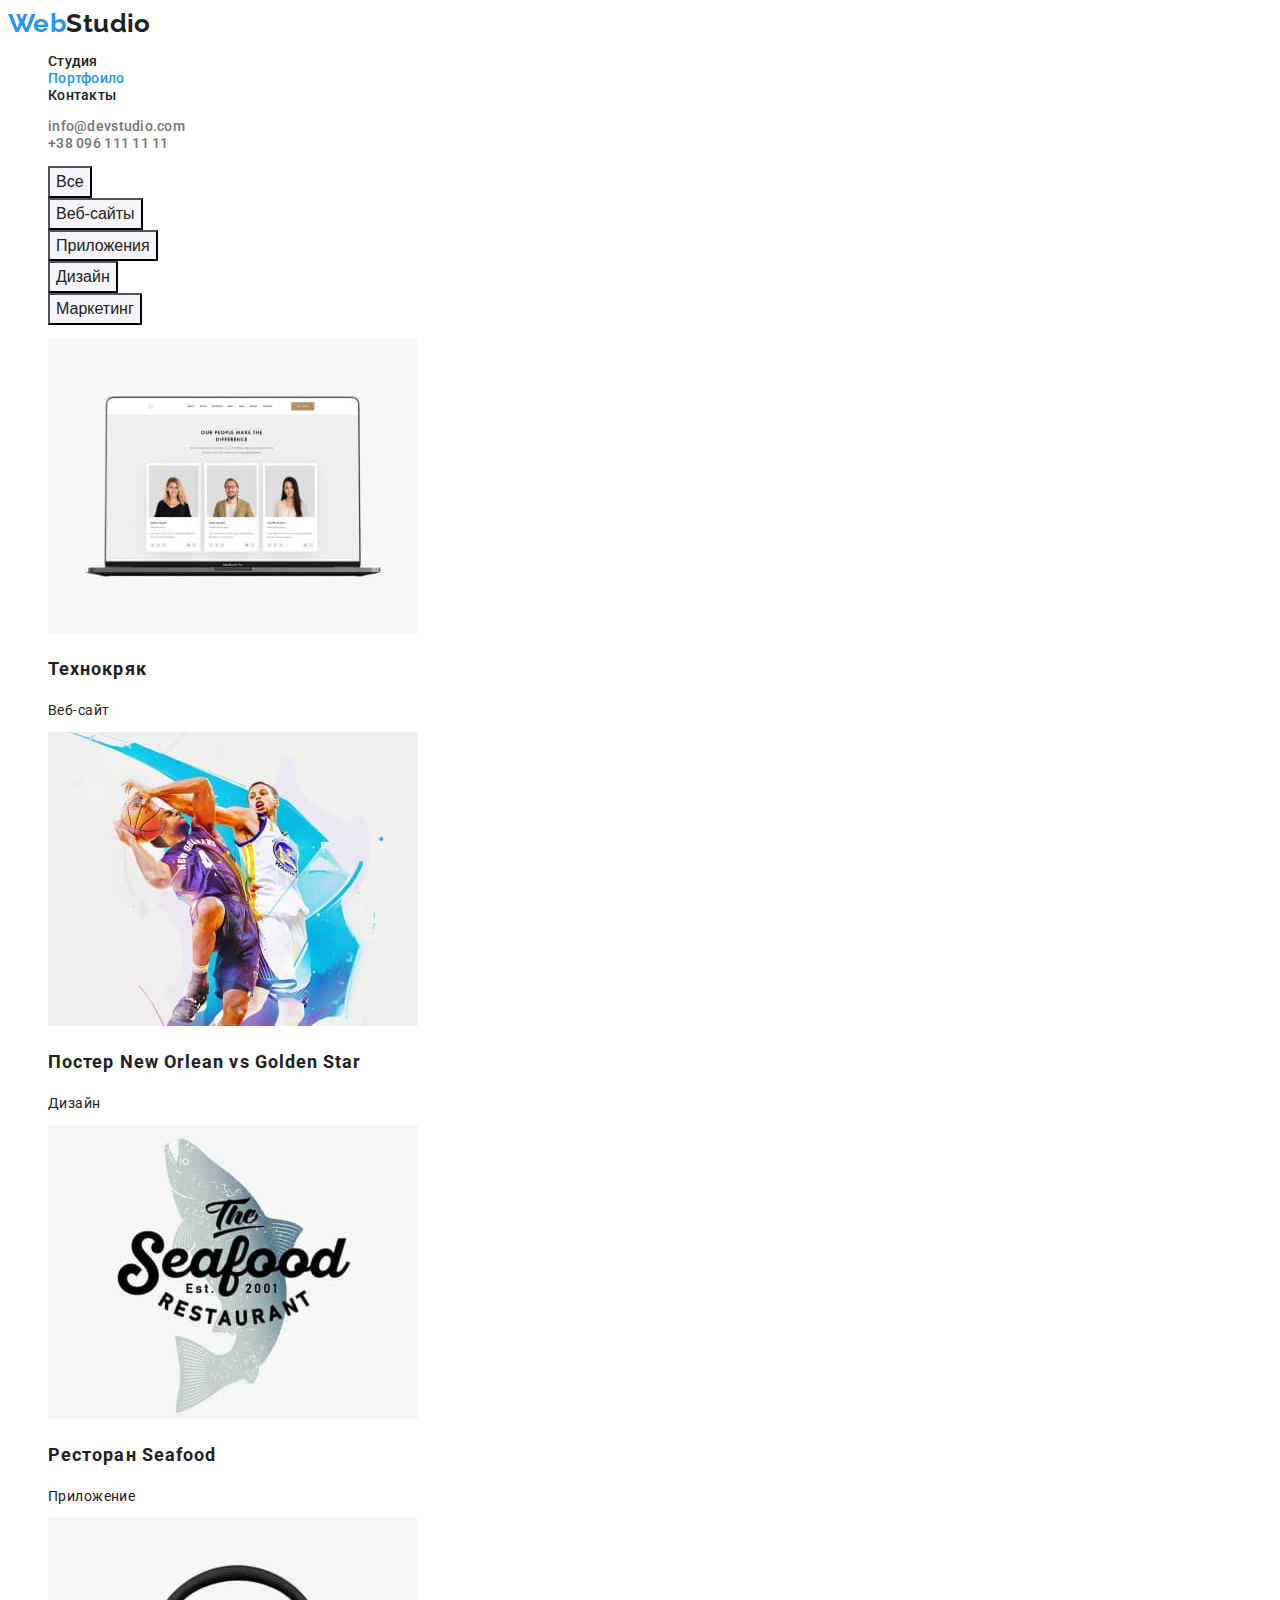
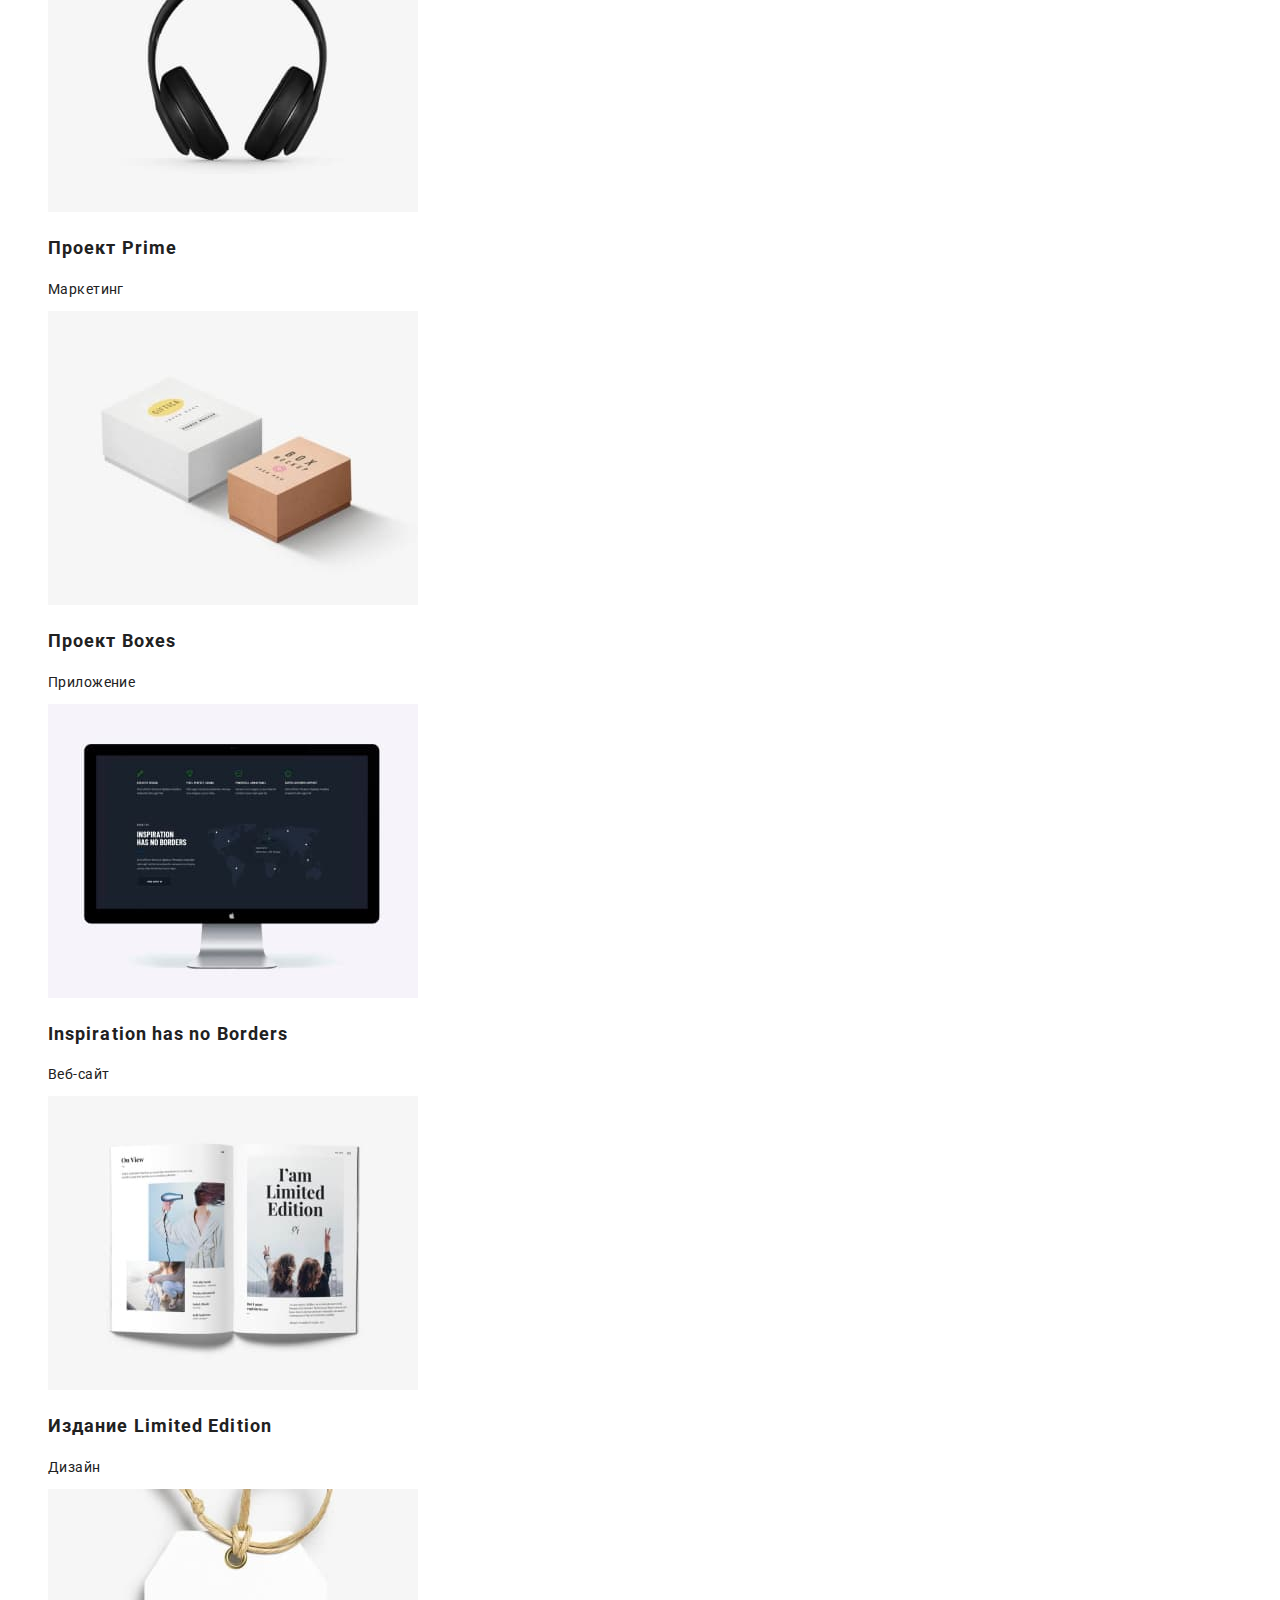
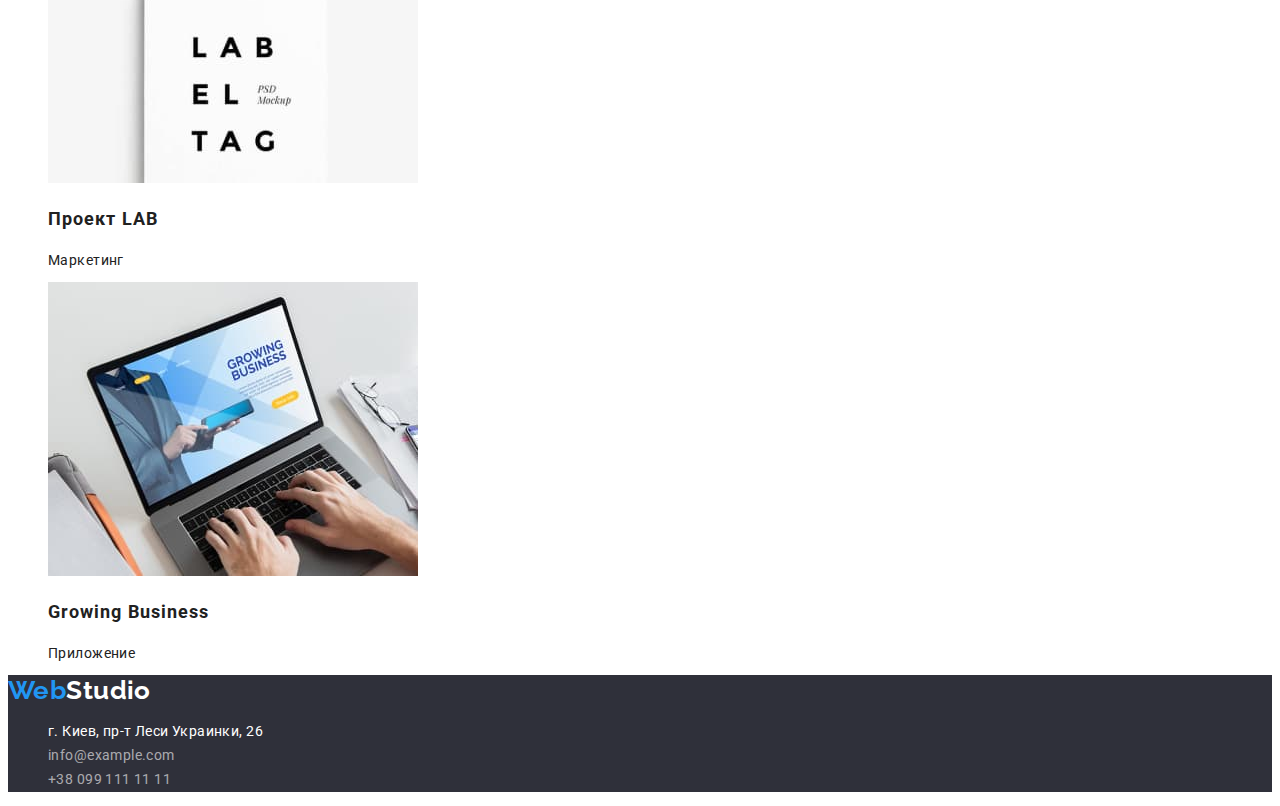
==== portfolio.html @ 9e027de6 "Copy" ====
<!DOCTYPE html>
<html lang="ru">
  <head>
    <meta charset="UTF-8" />
    <meta http-equiv="X-UA-Compatible" content="IE=edge" />
    <meta name="viewport" content="width=device-width, initial-scale=1.0" />
    <title>Студия</title>
    <link rel="preconnect" href="https://fonts.gstatic.com" />
    <link
      href="https://fonts.googleapis.com/css2?family=Raleway:wght@700&family=Roboto:ital,wght@0,400;0,500;0,700;1,900&display=swap"
      rel="stylesheet"
    />
    <link
      rel="stylesheet"
      href="https://cdnjs.cloudflare.com/ajax/libs/modern-normalize/1.0.0/modern-normalize.min.css"
      integrity="sha512-ISS7cAi1PEhQ8jnbJpJZMd29NlhNj4AWYyLOSp2CE/CsHxTCu+r+t0D2yoJudVrd0/8fTVPUVDzY5Tvli75u/g=="
      crossorigin="anonymous"
    />
    <link rel="stylesheet" href="./css/styles.css" />
  </head>
  <body>
    <header>
      <a class="logo-link" href="./index.html">
        <span class="logo-web">Web</span><span class="logo-studio">Studio</span>
      </a>
      <nav>
        <ul class="list nav">
          <li>
            <a class="link" href="./index.html"> Студия </a>
          </li>
          <li>
            <a class="link current" href="./portfolio.html"> Портфоило </a>
          </li>
          <li>
            <a class="link" href="#"> Контакты </a>
          </li>
        </ul>
      </nav>
      <ul class="list contact">
        <li>
          <a class="link" href="mailto:info@devstudio.com"
            >info@devstudio.com</a
          >
        </li>
        <li>
          <a class="link" href="tel:+380961111111">+38 096 111 11 11</a>
        </li>
      </ul>
    </header>

    <main>
      <section class="projects">
        <h1 class="visually-hidden">Реализованные проекты</h1>
        <ul class="list">
          <li><button class="button" type="button">Все</button></li>
          <li><button class="button" type="button">Веб-сайты</button></li>
          <li><button class="button" type="button">Приложения</button></li>
          <li><button class="button" type="button">Дизайн</button></li>
          <li><button class="button" type="button">Маркетинг</button></li>
        </ul>

        <ul class="list">
          <li>
            <img
              src="./images/project1.jpg"
              alt="сайт на ноутбуке"
              width="370"
            />
            <h2 class="project-title">Технокряк</h2>
            <p class=".project-description">Веб-сайт</p>
          </li>
          <li>
            <img src="./images/project2.jpg" alt="баскетбол" width="370" />
            <h2 class="project-title">Постер New Orlean vs Golden Star</h2>
            <p class=".project-description">Дизайн</p>
          </li>
          <li>
            <img src="./images/project3.jpg" alt="рыба" width="370" />
            <h2 class="project-title">Ресторан Seafood</h2>
            <p class=".project-description">Приложение</p>
          </li>
          <li>
            <img src="./images/project4.jpg" alt="наушники" width="370" />
            <h2 class="project-title">Проект Prime</h2>
            <p class=".project-description">Маркетинг</p>
          </li>
          <li>
            <img src="./images/project5.jpg" alt="коробочки" width="370" />
            <h2 class="project-title">Проект Boxes</h2>
            <p class=".project-description">Приложение</p>
          </li>
          <li>
            <img src="./images/project6.jpg" alt="монитор" width="370" />
            <h2 class="project-title">Inspiration has no Borders</h2>
            <p class=".project-description">Веб-сайт</p>
          </li>
          <li>
            <img src="./images/project7.jpg" alt="журнал" width="370" />
            <h2 class="project-title">Издание Limited Edition</h2>
            <p class=".project-description">Дизайн</p>
          </li>
          <li>
            <img src="./images/project8.jpg" alt="бирка" width="370" />
            <h2 class="project-title">Проект LAB</h2>
            <p class=".project-description">Маркетинг</p>
          </li>
          <li>
            <img
              src="./images/project9.jpg"
              alt="человек печатает на ноутбуке"
              width="370"
            />
            <h2 class="project-title">Growing Business</h2>
            <p class=".project-description">Приложение</p>
          </li>
        </ul>
      </section>
    </main>

    <footer>
      <a class="logo-link" href="index.html">
        <span class="logo-web">Web</span><span class="logo-studio">Studio</span>
      </a>
      <address class="address">
        <ul class="list">
          <li>
            <a
              class="link footer-map"
              href="https://goo.gl/maps/LU7Z2a2tSQY444G19"
              target="_blank"
              rel="noopener norefferre"
            >
              г. Киев, пр-т Леси Украинки, 26
            </a>
          </li>
          <li>
            <a class="link footer-contact" href="mailto:info@example.com"
              >info@example.com</a
            >
          </li>
          <li>
            <a class="link footer-contact" href="tel:+380991111111"
              >+38 099 111 11 11</a
            >
          </li>
        </ul>
      </address>
    </footer>
  </body>
</html>
---- css/styles.css ----
:root {
  --primary-title-color: #212121;
  --primary-text-color: #757575;
  --primary-bcg-color: #ffffff;
  --secondary-bcg-color: #f5f4fa;
  --footer-bcg: #2f303a;
  --accent-color: #2196f3;
  --dark-bcg-text: #ffffff;
  --font-family-text: Roboto;
  --font-size-text: 14px;
}

/*General*/

body {
  background-color: var(--primary-bcg-color);
  color: var(--primary-title-color);
  font-family: var(--font-family-text), sans-serif;
  font-size: var(--font-size-text);
  letter-spacing: 0.03em;
}

.list {
  list-style: none;
}

.visually-hidden {
  position: absolute !important;
  clip: rect(1px 1px 1px 1px);
  clip: rect(1px, 1px, 1px, 1px);
  padding: 0 !important;
  border: 0 !important;
  height: 1px !important;
  width: 1px !important;
  overflow: hidden;
}

.link,
.logo-link {
  color: inherit;
  text-decoration: none;
}

.link:hover,
.link:focus {
  color: var(--accent-color);
}

.button {
  color: inherit;
  background: var(--secondary-bcg-color);
  font-weight: 500;
  font-size: 16px;
  line-height: 1.62;
  text-align: center;
  cursor: pointer;
}

.button:hover,
.button:focus {
  color: var(--dark-bcg-text);
  background-color: var(--accent-color);
}

.title {
  font-size: 36px;
  line-height: 1.17;
  text-align: center;
}

.logo-web,
.logo-studio {
  font-family: Raleway;
  font-weight: 700;
  font-size: 26px;
  line-height: 1.19;
}

/*Header*/

header .logo-web {
  color: var(--accent-color);
}

.current {
  color: var(--accent-color);
}

.nav .link,
.contact .link {
  font-weight: 500;
  line-height: 1.14;
  letter-spacing: 0.02em;
}

.contact {
  color: var(--primary-text-color);
}

/*inex.html*/

/*section hero*/
.hero {
  background-color: var(--footer-bcg);
}

.hero .title {
  color: var(--dark-bcg-text);

  font-weight: 900;
  font-size: 44px;
  line-height: 1.36;
  text-align: center;
  letter-spacing: 0.06em;
  text-transform: uppercase;
}

.hero-button {
  background-color: var(--accent-color);
  color: var(--dark-bcg-text);

  font-weight: 700;
  font-size: 16px;
  line-height: 1.87;
  letter-spacing: 0.06em;
  cursor: pointer;
}

/*section features*/

.features-title {
  line-height: 1.14;
  text-transform: uppercase;
}

.features-text {
  color: var(--primary-text-color);
  line-height: 1.71;
}

/*section works, section team*/

.work,
.team {
  text-align: center;
}

.team {
  background-color: var(--secondary-bcg-color);
}

.team-name,
.team-position {
  font-size: 16px;
  line-height: 1.19;
}

.team-name {
  font-weight: 500;
}

.team-position {
  color: var(--primary-text-color);
}

/*footer*/

footer {
  background-color: var(--footer-bcg);
}

footer .logo-web {
  color: var(--accent-color);
}
footer .logo-studio {
  color: var(--dark-bcg-text);
}

.address {
  font-style: inherit;
}

.footer-map,
.footer-contact {
  line-height: 1.71;
}
.footer-map {
  color: var(--dark-bcg-text);
}

.footer-contact {
  color: rgba(255, 255, 255, 0.6);
}

/*portfolio.html*/

/*main*/

.project-title {
  font-size: 18px;
  line-height: 2;
  letter-spacing: 0.06em;
}

.project-description {
  color: var(--primary-text-color);

  font-size: 16px;
  line-height: 1.87;
}
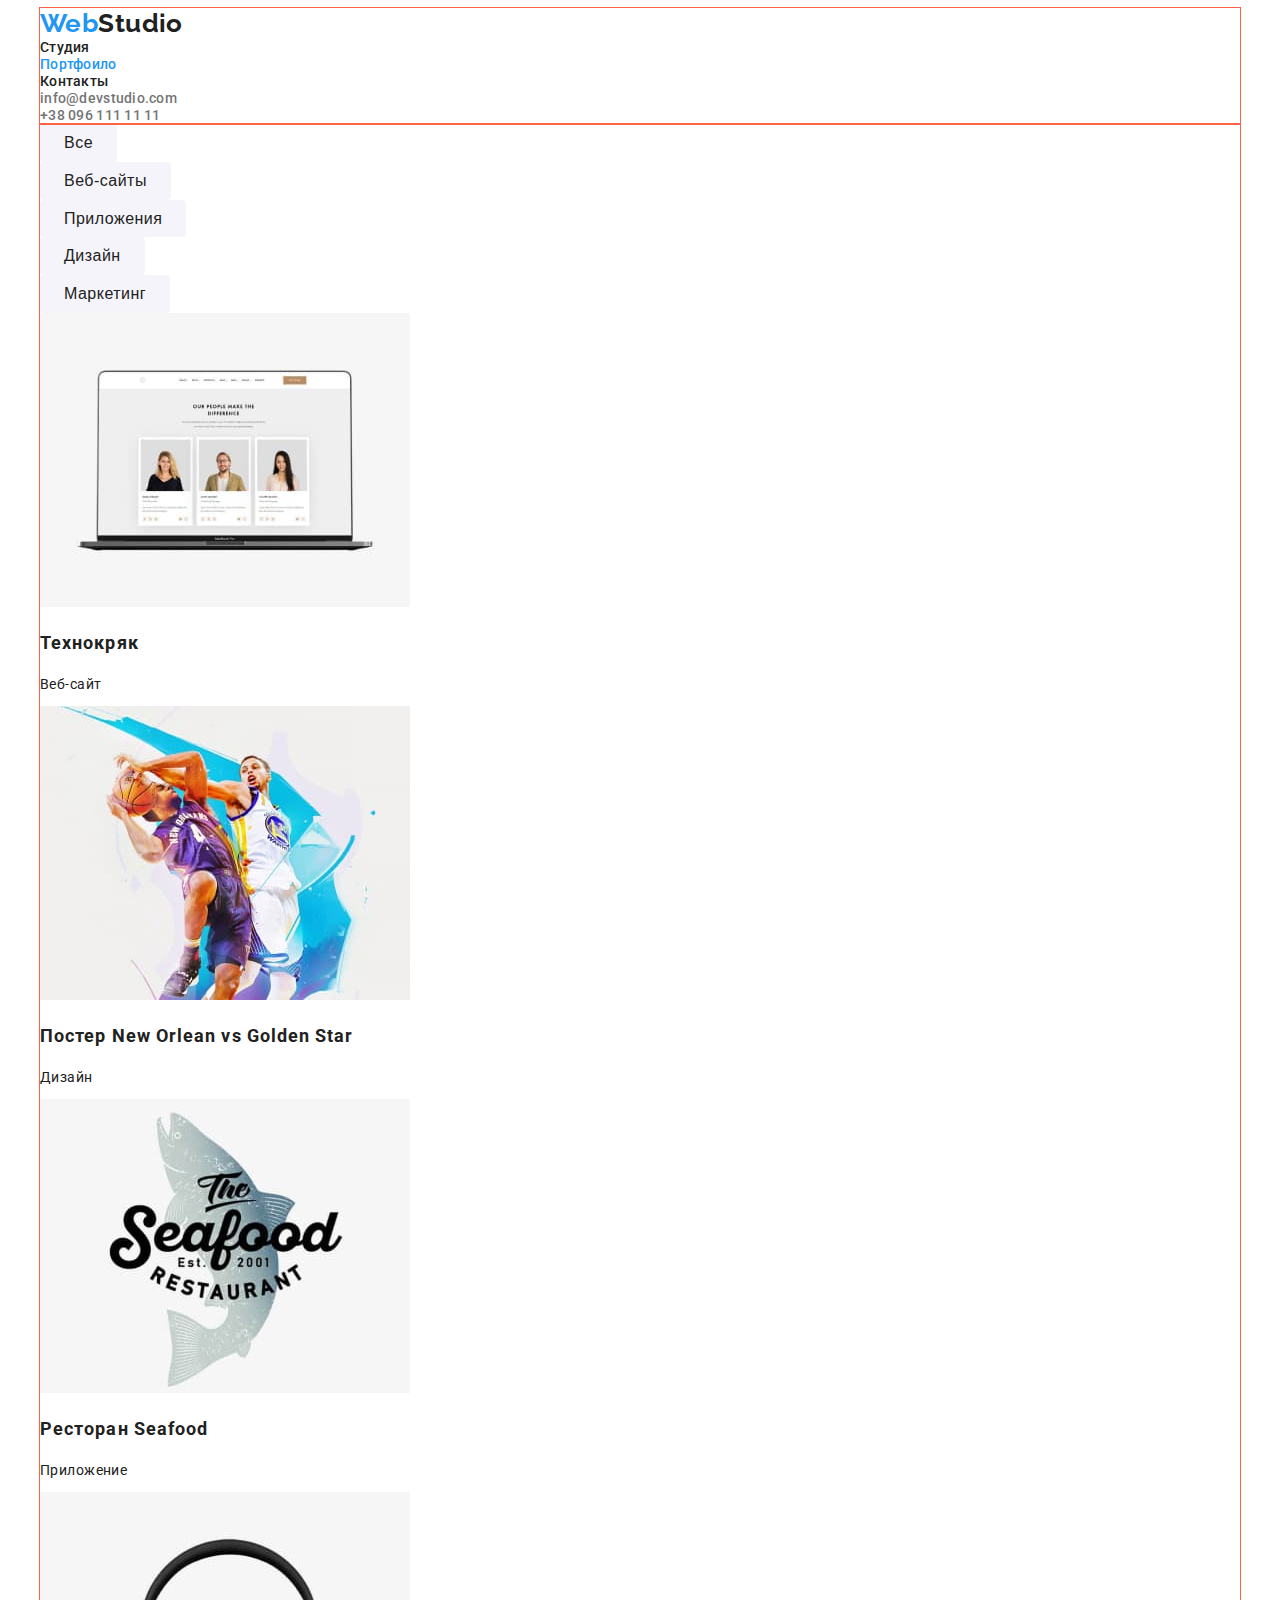
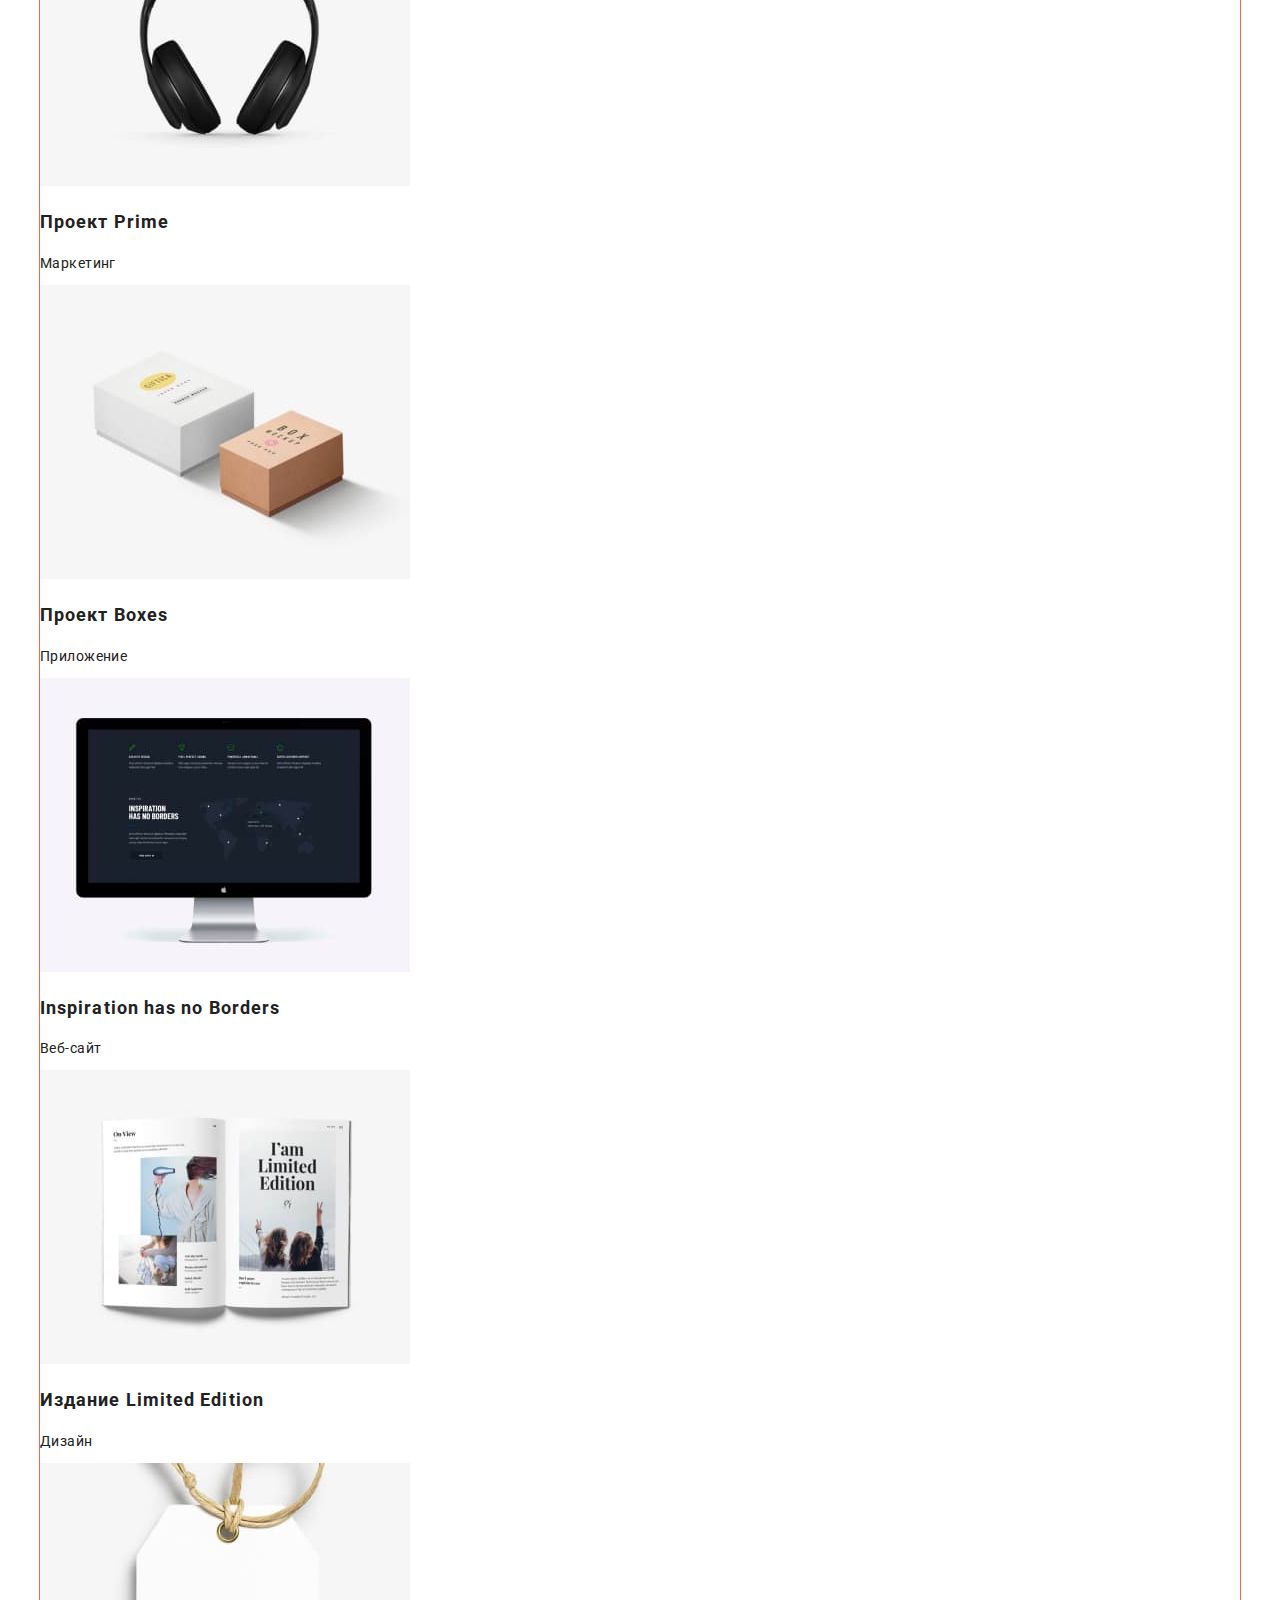
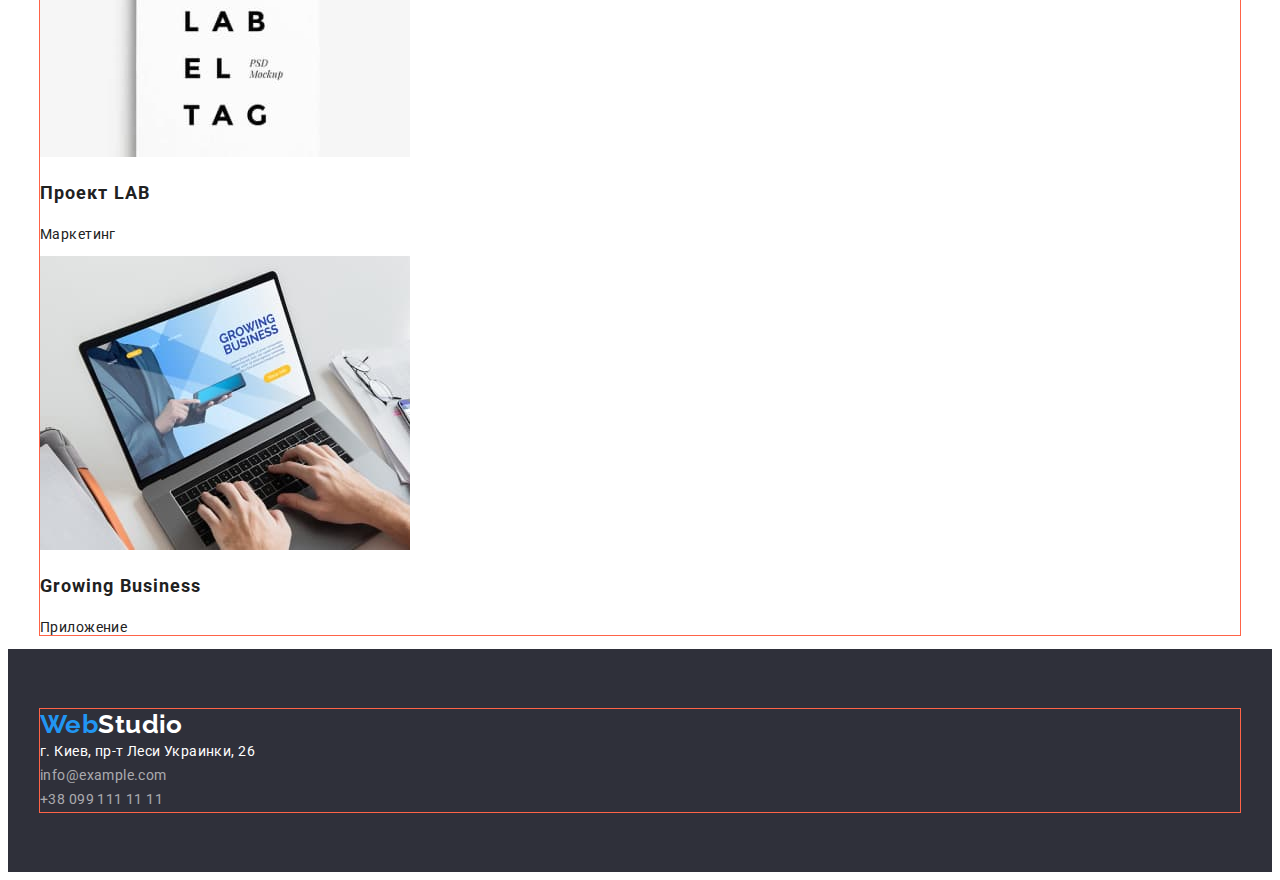
==== commit 189b1273: "Add block" ====
--- a/portfolio.html
+++ b/portfolio.html
@@ -20,36 +20,37 @@
   </head>
   <body>
     <header>
-      <a class="logo-link" href="./index.html">
-        <span class="logo-web">Web</span><span class="logo-studio">Studio</span>
-      </a>
-      <nav>
-        <ul class="list nav">
+      <div class="conteiner">
+        <a class="logo-link" href="./index.html">
+          <span class="logo-web">Web</span><span class="logo-studio">Studio</span>
+        </a>
+        <nav>
+          <ul class="list nav">
+            <li>
+              <a class="link" href="./index.html"> Студия </a>
+            </li>
+            <li>
+              <a class="link current" href="./portfolio.html"> Портфоило </a>
+            </li>
+            <li>
+              <a class="link" href="#"> Контакты </a>
+            </li>
+          </ul>
+        </nav>
+        <ul class="list contact">
           <li>
-            <a class="link" href="./index.html"> Студия </a>
+            <a class="link" href="mailto:info@devstudio.com">info@devstudio.com</a>
           </li>
           <li>
-            <a class="link current" href="./portfolio.html"> Портфоило </a>
-          </li>
-          <li>
-            <a class="link" href="#"> Контакты </a>
+            <a class="link" href="tel:+380961111111">+38 096 111 11 11</a>
           </li>
         </ul>
-      </nav>
-      <ul class="list contact">
-        <li>
-          <a class="link" href="mailto:info@devstudio.com"
-            >info@devstudio.com</a
-          >
-        </li>
-        <li>
-          <a class="link" href="tel:+380961111111">+38 096 111 11 11</a>
-        </li>
-      </ul>
+      </div>
     </header>
 
     <main>
       <section class="projects">
+      <div class="conteiner">
         <h1 class="visually-hidden">Реализованные проекты</h1>
         <ul class="list">
           <li><button class="button" type="button">Все</button></li>
@@ -114,37 +115,31 @@
             <p class=".project-description">Приложение</p>
           </li>
         </ul>
+      </div>
       </section>
     </main>
-
     <footer>
-      <a class="logo-link" href="index.html">
-        <span class="logo-web">Web</span><span class="logo-studio">Studio</span>
-      </a>
-      <address class="address">
-        <ul class="list">
-          <li>
-            <a
-              class="link footer-map"
-              href="https://goo.gl/maps/LU7Z2a2tSQY444G19"
-              target="_blank"
-              rel="noopener norefferre"
-            >
-              г. Киев, пр-т Леси Украинки, 26
-            </a>
-          </li>
-          <li>
-            <a class="link footer-contact" href="mailto:info@example.com"
-              >info@example.com</a
-            >
-          </li>
-          <li>
-            <a class="link footer-contact" href="tel:+380991111111"
-              >+38 099 111 11 11</a
-            >
-          </li>
-        </ul>
-      </address>
+      <div class="conteiner">
+        <a class="logo-link" href="index.html">
+          <span class="logo-web">Web</span><span class="logo-studio">Studio</span>
+        </a>
+        <address class="address">
+          <ul class="list">
+            <li>
+              <a class="link footer-map" href="https://goo.gl/maps/LU7Z2a2tSQY444G19" target="_blank"
+                rel="noopener norefferre">
+                г. Киев, пр-т Леси Украинки, 26
+              </a>
+            </li>
+            <li>
+              <a class="link footer-contact" href="mailto:info@example.com">info@example.com</a>
+            </li>
+            <li>
+              <a class="link footer-contact" href="tel:+380991111111">+38 099 111 11 11</a>
+            </li>
+          </ul>
+        </address>
+      </div>
     </footer>
   </body>
 </html>
--- a/css/styles.css
+++ b/css/styles.css
@@ -12,6 +12,16 @@
 
 /*General*/
 
+html {
+  box-sizing: border-box;
+}
+
+*,
+*::before,
+*::after {
+  box-sizing: inherit;
+}
+
 body {
   background-color: var(--primary-bcg-color);
   color: var(--primary-title-color);
@@ -20,8 +30,17 @@
   letter-spacing: 0.03em;
 }
 
+.conteiner {
+  width: 1200px;
+  margin-left: auto;
+  margin-right: auto;
+  outline: 1px solid tomato;
+}
+
 .list {
   list-style: none;
+  padding: 0;
+  margin: 0;
 }
 
 .visually-hidden {
@@ -53,13 +72,20 @@
   font-size: 16px;
   line-height: 1.62;
   text-align: center;
+  letter-spacing: 0.03em;
   cursor: pointer;
+
+  padding: 6px 24px;
+  border-radius: 4px;
+  border: none;
 }
 
 .button:hover,
 .button:focus {
   color: var(--dark-bcg-text);
   background-color: var(--accent-color);
+  box-shadow: 0px 3px 1px rgba(0, 0, 0, 0.1), 0px 1px 2px rgba(0, 0, 0, 0.08),
+    0px 2px 2px rgba(0, 0, 0, 0.12);
 }
 
 .title {
@@ -102,6 +128,7 @@
 /*section hero*/
 .hero {
   background-color: var(--footer-bcg);
+  text-align: center;
 }
 
 .hero .title {
@@ -110,9 +137,12 @@
   font-weight: 900;
   font-size: 44px;
   line-height: 1.36;
-  text-align: center;
   letter-spacing: 0.06em;
   text-transform: uppercase;
+}
+
+.hero-title {
+  margin: 0 0 30px 0;
 }
 
 .hero-button {
@@ -124,18 +154,29 @@
   line-height: 1.87;
   letter-spacing: 0.06em;
   cursor: pointer;
+
+  border-radius: 4px;
+  box-shadow: 0px 4px 4px rgba(0, 0, 0, 0.15);
+  border: none;
+  padding: 10px 32px;
 }
 
 /*section features*/
+
+.features {
+  padding-top: 94px;
+}
 
 .features-title {
   line-height: 1.14;
   text-transform: uppercase;
+  margin: 0 0 10px 0;
 }
 
 .features-text {
   color: var(--primary-text-color);
   line-height: 1.71;
+  margin: 0;
 }
 
 /*section works, section team*/
@@ -143,12 +184,21 @@
 .work,
 .team {
   text-align: center;
+  padding: 94px 0;
+}
+
+.work .title {
+  margin: 0 0 50px 0;
 }
 
 .team {
   background-color: var(--secondary-bcg-color);
 }
 
+.team .title {
+  margin: 0 0 50px 0;
+}
+
 .team-name,
 .team-position {
   font-size: 16px;
@@ -157,16 +207,23 @@
 
 .team-name {
   font-weight: 500;
+  margin: 0;
 }
 
 .team-position {
   color: var(--primary-text-color);
+  margin: 0;
 }
 
 /*footer*/
 
 footer {
   background-color: var(--footer-bcg);
+  padding: 60px 0;
+}
+
+footer .logo-link {
+  margin-bottom: 20px;
 }
 
 footer .logo-web {
@@ -183,6 +240,7 @@
 .footer-map,
 .footer-contact {
   line-height: 1.71;
+  margin: 20px 0 9px 0;
 }
 .footer-map {
   color: var(--dark-bcg-text);
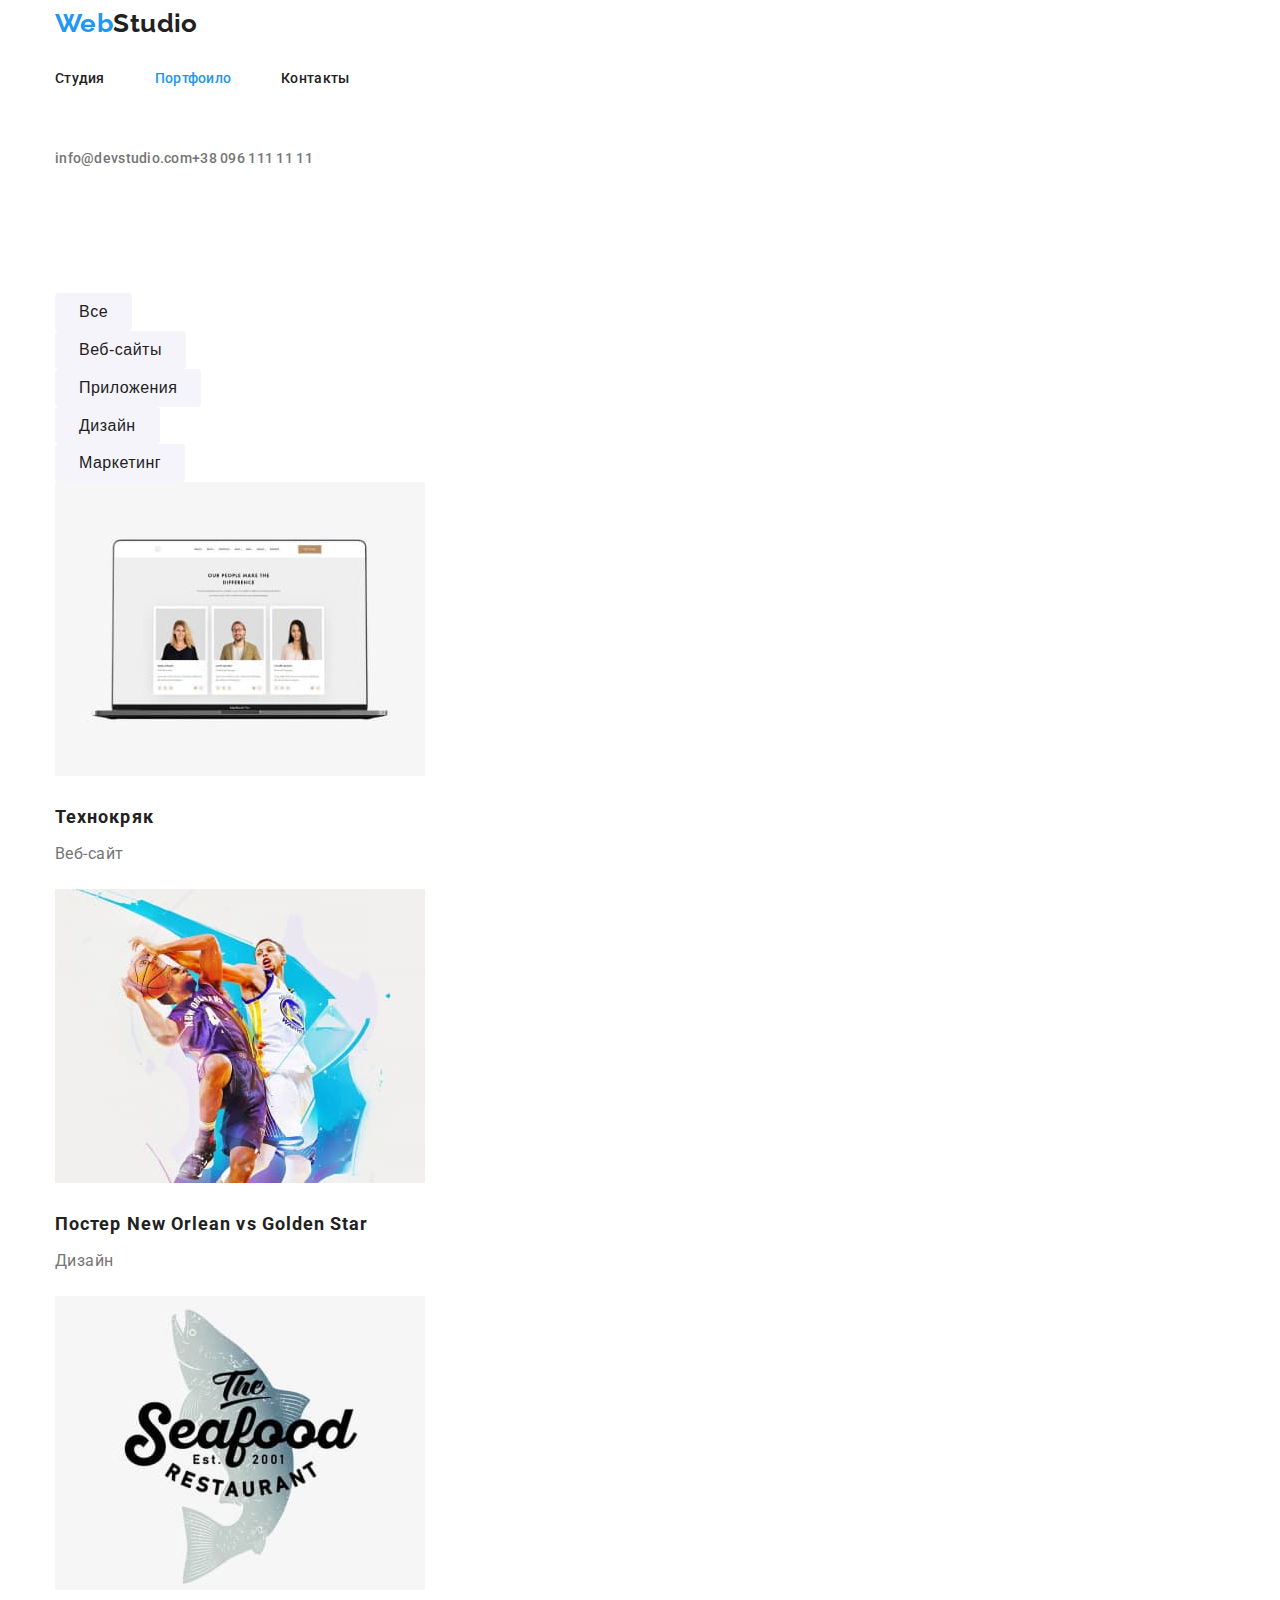
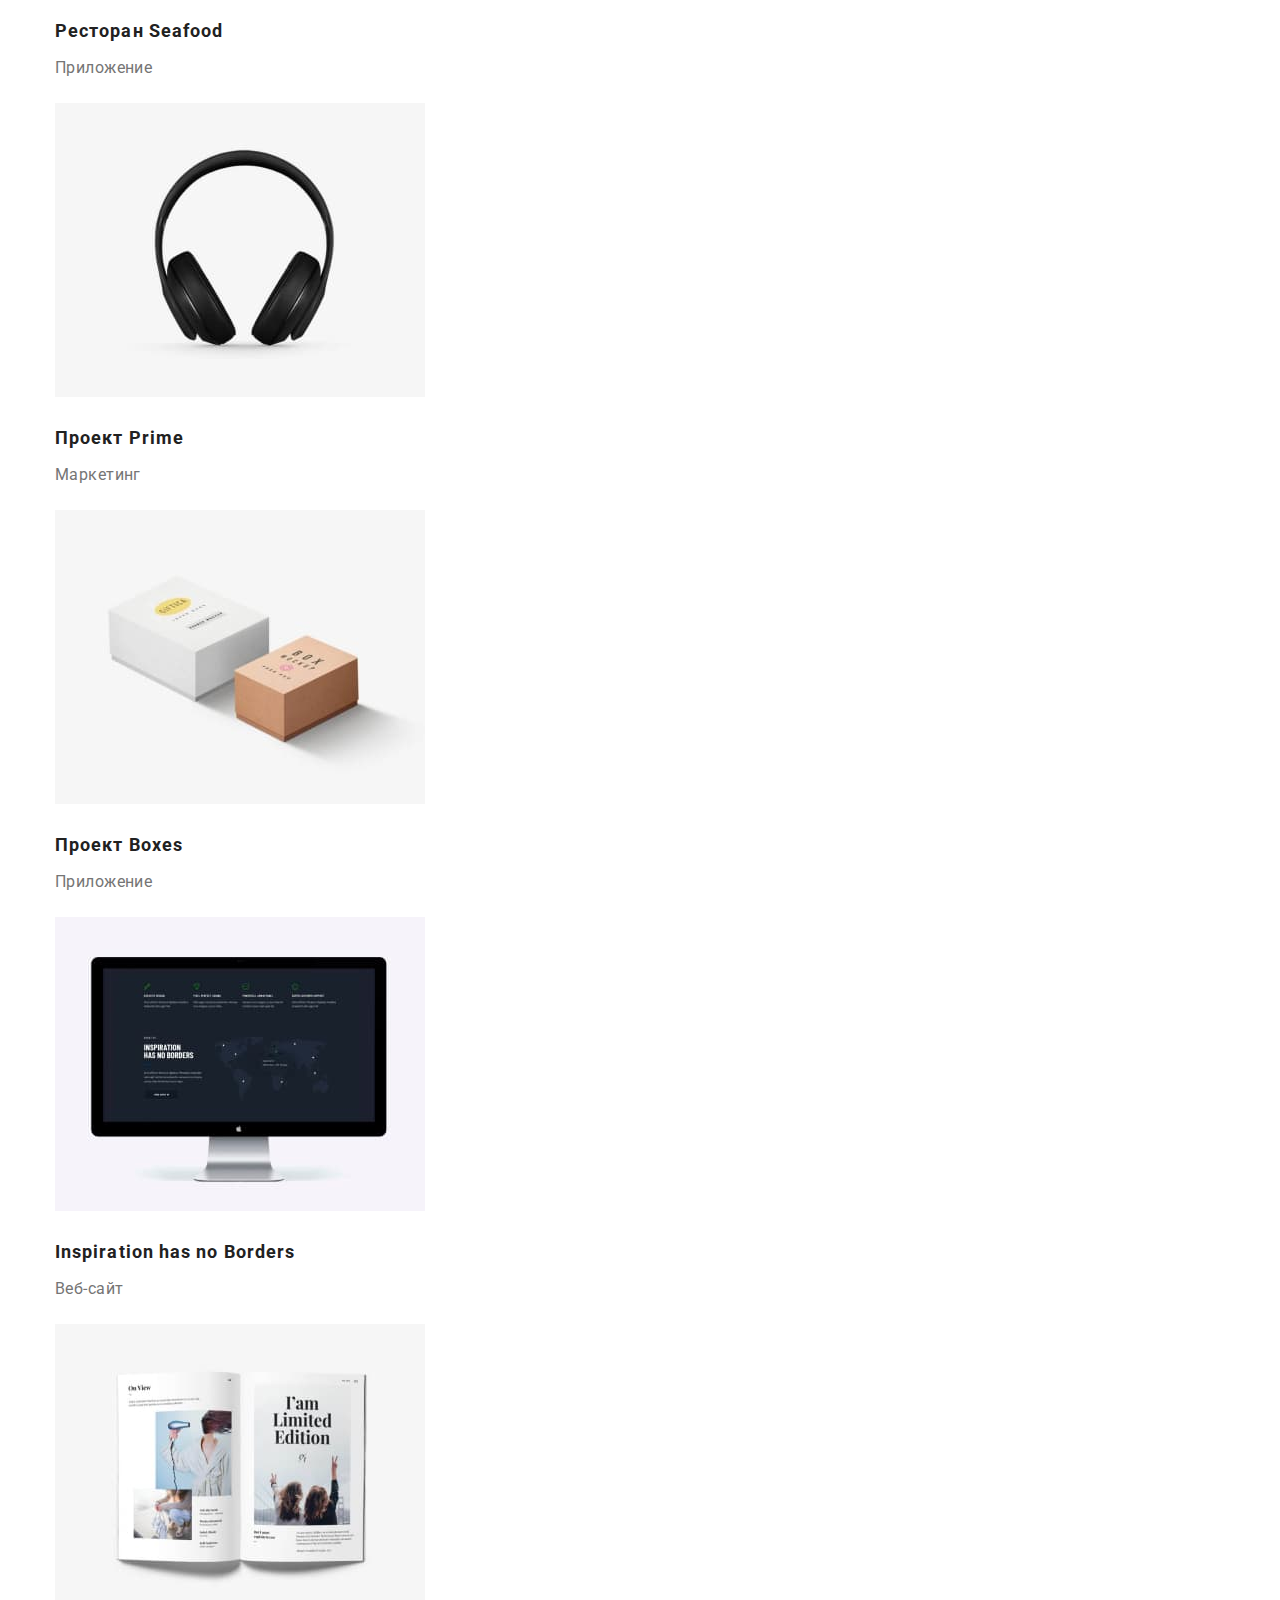
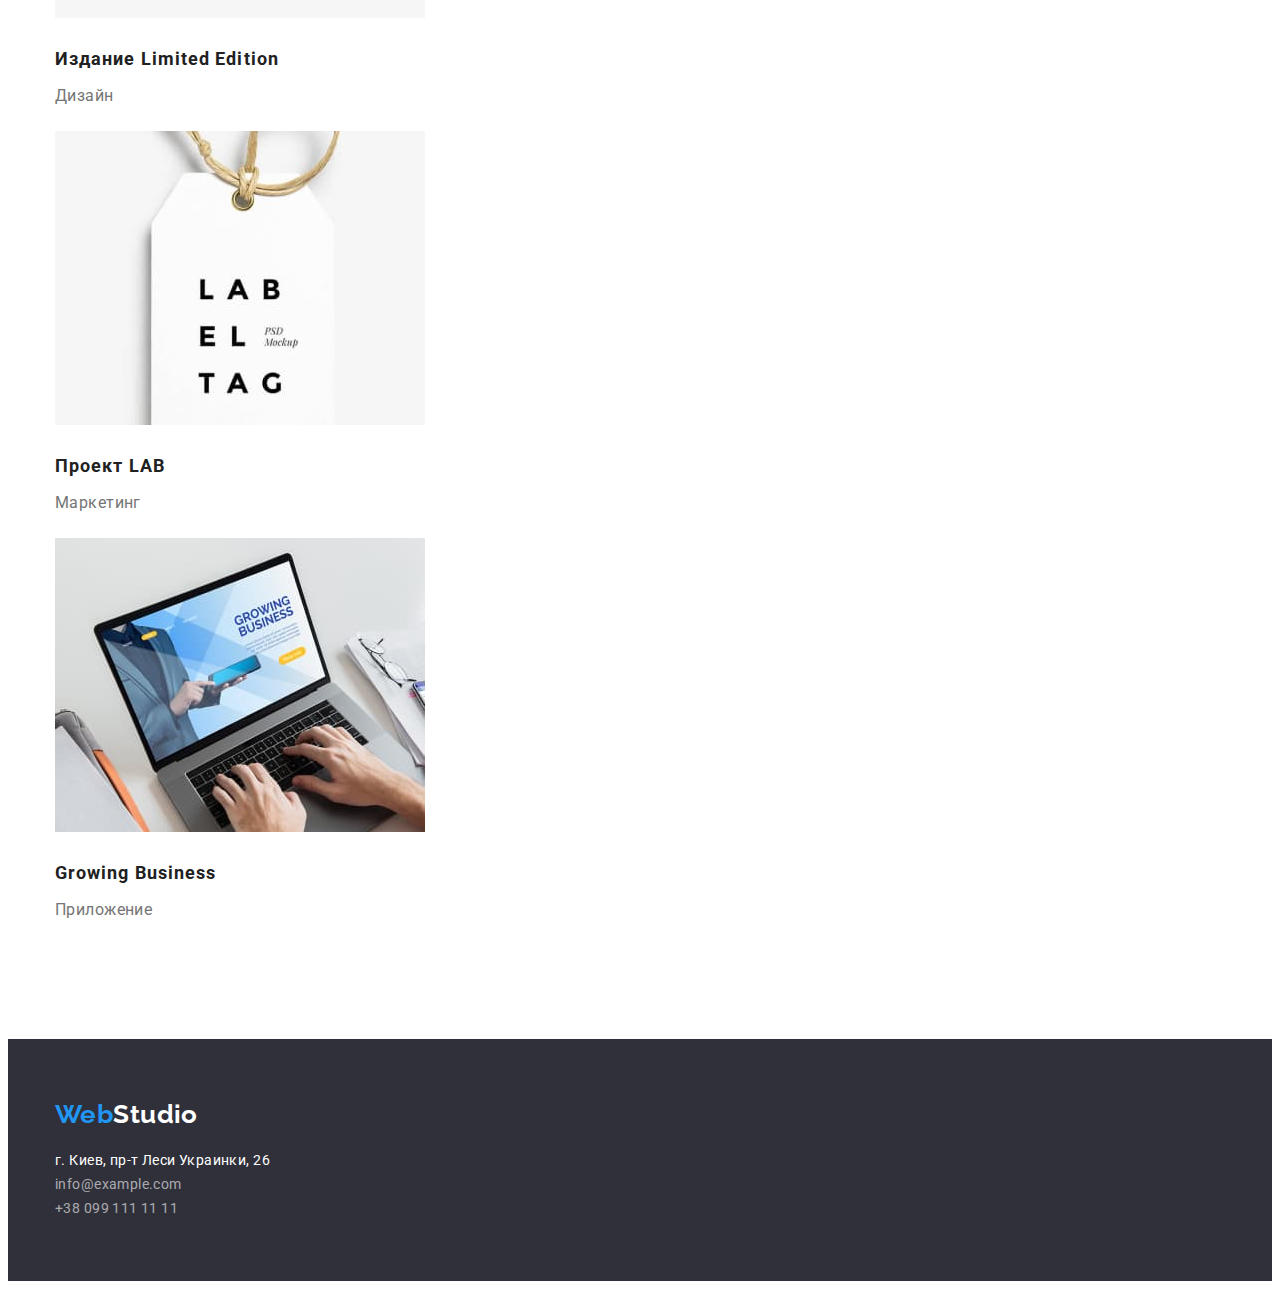
==== commit 26fcdc48: "Add flexbox" ====
--- a/portfolio.html
+++ b/portfolio.html
@@ -19,20 +19,22 @@
     <link rel="stylesheet" href="./css/styles.css" />
   </head>
   <body>
-    <header>
+    <header class="header-page">
       <div class="conteiner">
+        <div class="logo-link">
         <a class="logo-link" href="./index.html">
           <span class="logo-web">Web</span><span class="logo-studio">Studio</span>
         </a>
+        </div>
         <nav>
           <ul class="list nav">
-            <li>
+            <li class="item">
               <a class="link" href="./index.html"> Студия </a>
             </li>
-            <li>
+            <li class="item">
               <a class="link current" href="./portfolio.html"> Портфоило </a>
             </li>
-            <li>
+            <li class="item">
               <a class="link" href="#"> Контакты </a>
             </li>
           </ul>
@@ -62,57 +64,64 @@
 
         <ul class="list">
           <li>
-            <img
+            <img class="project-img"
               src="./images/project1.jpg"
               alt="сайт на ноутбуке"
               width="370"
             />
             <h2 class="project-title">Технокряк</h2>
-            <p class=".project-description">Веб-сайт</p>
+            <p class="project-description">Веб-сайт</p>
           </li>
           <li>
-            <img src="./images/project2.jpg" alt="баскетбол" width="370" />
+            <img class="project-img"
+            src="./images/project2.jpg" alt="баскетбол" width="370" />
             <h2 class="project-title">Постер New Orlean vs Golden Star</h2>
-            <p class=".project-description">Дизайн</p>
+            <p class="project-description">Дизайн</p>
           </li>
           <li>
-            <img src="./images/project3.jpg" alt="рыба" width="370" />
+            <img class="project-img"
+            src="./images/project3.jpg" alt="рыба" width="370" />
             <h2 class="project-title">Ресторан Seafood</h2>
-            <p class=".project-description">Приложение</p>
+            <p class="project-description">Приложение</p>
           </li>
           <li>
-            <img src="./images/project4.jpg" alt="наушники" width="370" />
+            <img class="project-img"
+            src="./images/project4.jpg" alt="наушники" width="370" />
             <h2 class="project-title">Проект Prime</h2>
-            <p class=".project-description">Маркетинг</p>
+            <p class="project-description">Маркетинг</p>
           </li>
           <li>
-            <img src="./images/project5.jpg" alt="коробочки" width="370" />
+            <img class="project-img"
+            src="./images/project5.jpg" alt="коробочки" width="370" />
             <h2 class="project-title">Проект Boxes</h2>
-            <p class=".project-description">Приложение</p>
+            <p class="project-description">Приложение</p>
           </li>
           <li>
-            <img src="./images/project6.jpg" alt="монитор" width="370" />
+            <img class="project-img"
+            src="./images/project6.jpg" alt="монитор" width="370" />
             <h2 class="project-title">Inspiration has no Borders</h2>
-            <p class=".project-description">Веб-сайт</p>
+            <p class="project-description">Веб-сайт</p>
           </li>
           <li>
-            <img src="./images/project7.jpg" alt="журнал" width="370" />
+            <img class="project-img"
+            src="./images/project7.jpg" alt="журнал" width="370" />
             <h2 class="project-title">Издание Limited Edition</h2>
-            <p class=".project-description">Дизайн</p>
+            <p class="project-description">Дизайн</p>
           </li>
           <li>
-            <img src="./images/project8.jpg" alt="бирка" width="370" />
+            <img class="project-img"
+            src="./images/project8.jpg" alt="бирка" width="370" />
             <h2 class="project-title">Проект LAB</h2>
-            <p class=".project-description">Маркетинг</p>
+            <p class="project-description">Маркетинг</p>
           </li>
           <li>
-            <img
+            <img class="project-img"
               src="./images/project9.jpg"
               alt="человек печатает на ноутбуке"
               width="370"
             />
             <h2 class="project-title">Growing Business</h2>
-            <p class=".project-description">Приложение</p>
+            <p class="project-description">Приложение</p>
           </li>
         </ul>
       </div>
@@ -120,9 +129,11 @@
     </main>
     <footer>
       <div class="conteiner">
-        <a class="logo-link" href="index.html">
+        <div class="logo-link">
+        <a class="logo-link" href="./index.html">
           <span class="logo-web">Web</span><span class="logo-studio">Studio</span>
         </a>
+        </div>
         <address class="address">
           <ul class="list">
             <li>
--- a/css/styles.css
+++ b/css/styles.css
@@ -32,9 +32,10 @@
 
 .conteiner {
   width: 1200px;
+  padding-left: 15px;
+  padding-right: 15px;
   margin-left: auto;
   margin-right: auto;
-  outline: 1px solid tomato;
 }
 
 .list {
@@ -102,10 +103,18 @@
   line-height: 1.19;
 }
 
+.logo-link {
+  display: block;
+}
+
 /*Header*/
 
 header .logo-web {
   color: var(--accent-color);
+}
+
+.logo-link {
+  margin-right: 93px;
 }
 
 .current {
@@ -117,10 +126,32 @@
   font-weight: 500;
   line-height: 1.14;
   letter-spacing: 0.02em;
+
+  display: block;
+  padding: 32px 0;
+}
+
+.main-nav {
+  display: flex;
+  align-items: center;
 }
 
 .contact {
   color: var(--primary-text-color);
+  margin-left: auto;
+}
+
+.nav,
+.contact {
+  display: flex;
+}
+
+.nav .item:not(:last-child) {
+  margin-right: 50px;
+}
+
+.contact .item:not(:last-child) {
+  margin-right: 50px;
 }
 
 /*inex.html*/
@@ -167,6 +198,18 @@
   padding-top: 94px;
 }
 
+.features-list {
+  display: flex;
+}
+
+.features-item {
+  width: 270px;
+}
+
+.features-item:not(:last-child) {
+  margin-right: 30px;
+}
+
 .features-title {
   line-height: 1.14;
   text-transform: uppercase;
@@ -222,15 +265,15 @@
   padding: 60px 0;
 }
 
-footer .logo-link {
-  margin-bottom: 20px;
-}
-
 footer .logo-web {
   color: var(--accent-color);
 }
 footer .logo-studio {
   color: var(--dark-bcg-text);
+}
+
+footer .logo-link {
+  margin: 0 0 20px 0;
 }
 
 .address {
@@ -240,7 +283,7 @@
 .footer-map,
 .footer-contact {
   line-height: 1.71;
-  margin: 20px 0 9px 0;
+  margin-bottom: 9px;
 }
 .footer-map {
   color: var(--dark-bcg-text);
@@ -253,11 +296,21 @@
 /*portfolio.html*/
 
 /*main*/
+
+.projects {
+  padding: 94px 0;
+}
+
+.project-img {
+  margin-bottom: 20px;
+}
 
 .project-title {
   font-size: 18px;
   line-height: 2;
   letter-spacing: 0.06em;
+
+  margin: 0 0 4px 0;
 }
 
 .project-description {
@@ -265,4 +318,6 @@
 
   font-size: 16px;
   line-height: 1.87;
-}
+
+  margin: 0 0 20px 0;
+}
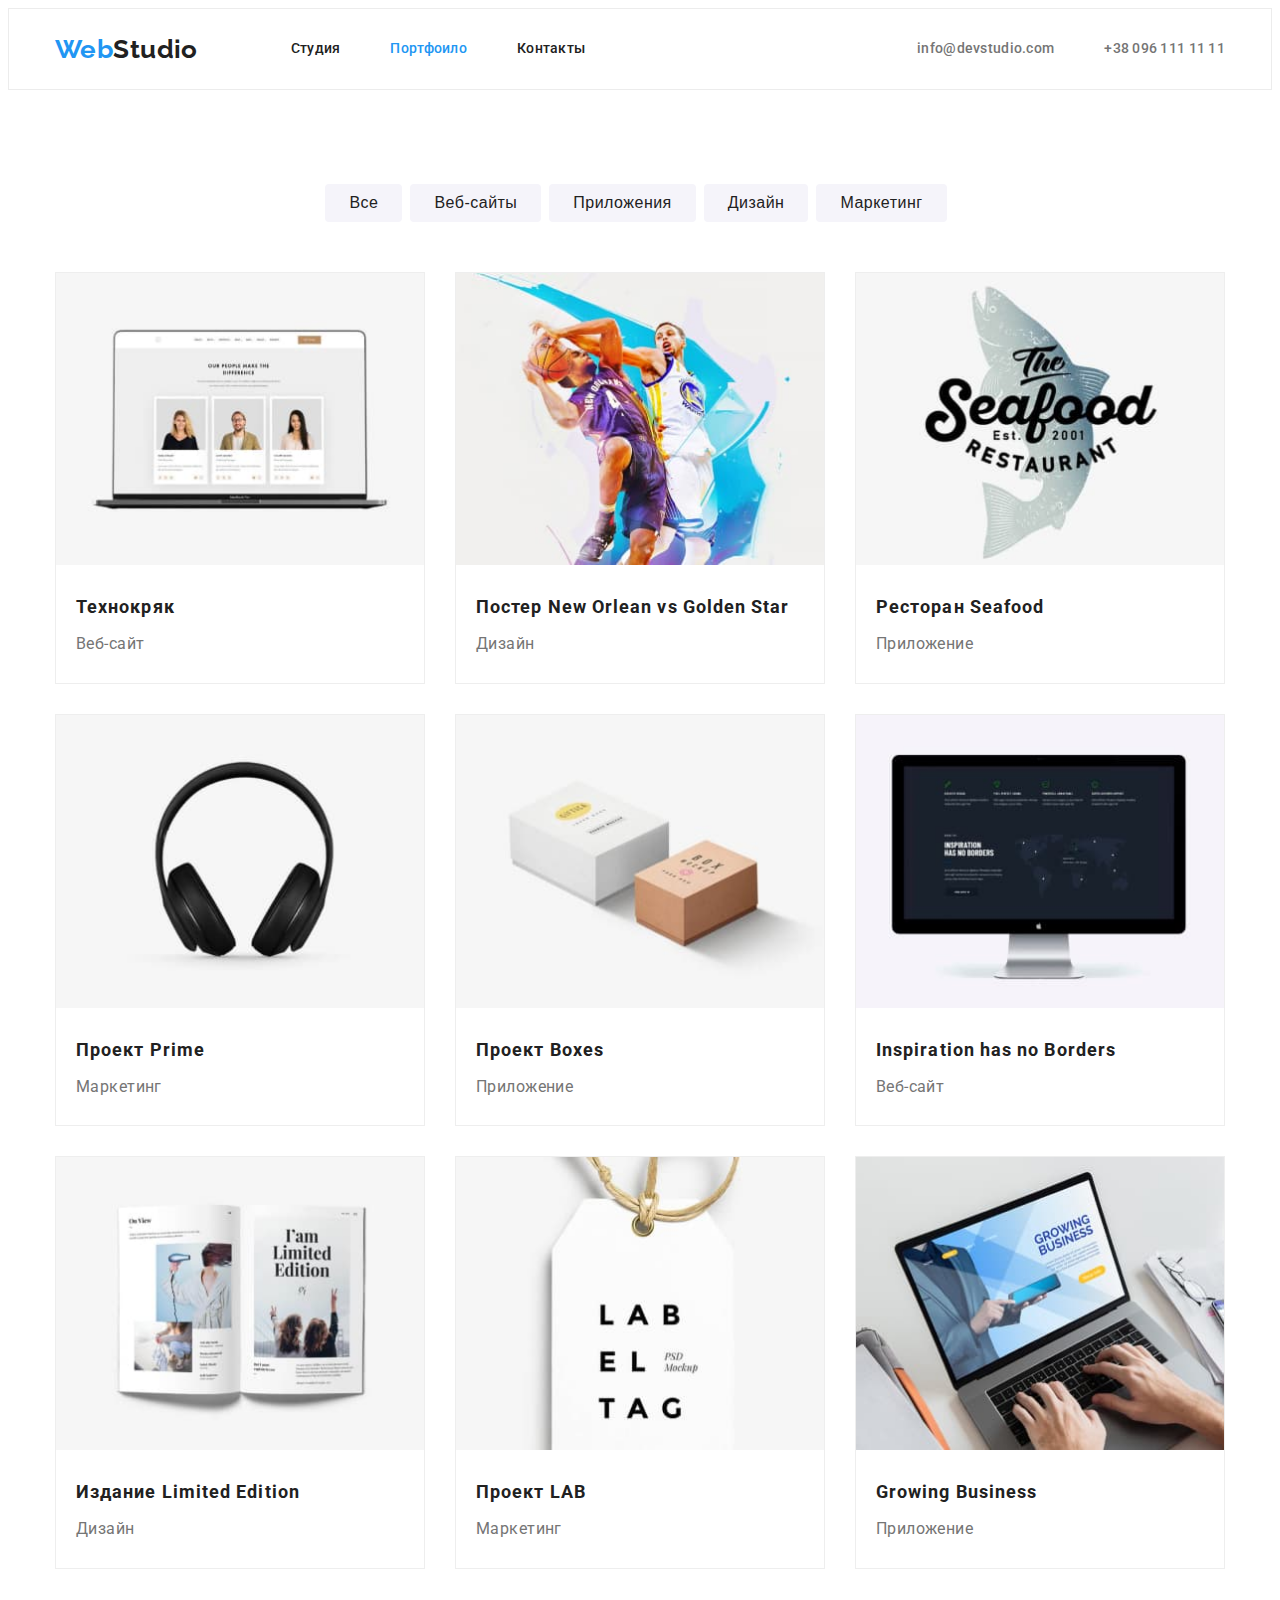
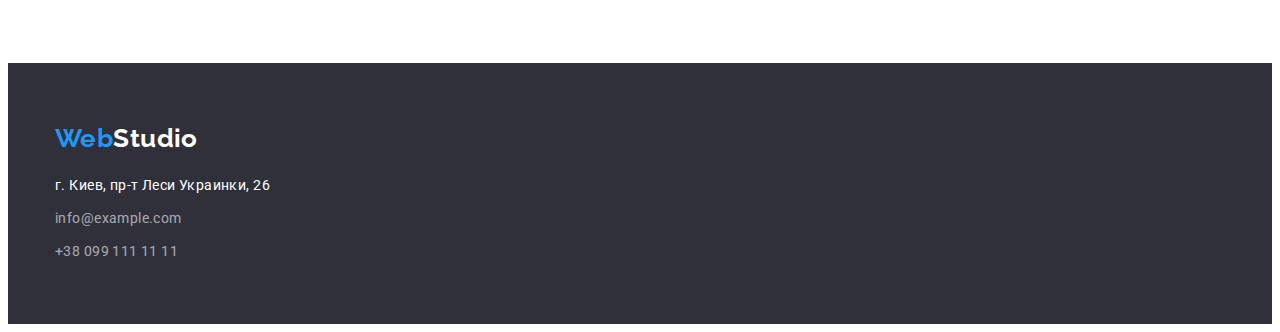
==== commit 2de0d1ce: "Add flex" ====
--- a/portfolio.html
+++ b/portfolio.html
@@ -20,30 +20,31 @@
   </head>
   <body>
     <header class="header-page">
-      <div class="conteiner">
-        <div class="logo-link">
+      <div class="conteiner main-nav">
         <a class="logo-link" href="./index.html">
-          <span class="logo-web">Web</span><span class="logo-studio">Studio</span>
+          <span class="logo-web">Web</span
+          ><span class="logo-studio">Studio</span>
         </a>
-        </div>
         <nav>
           <ul class="list nav">
-            <li class="item">
+            <li class="menu-item">
               <a class="link" href="./index.html"> Студия </a>
             </li>
-            <li class="item">
+            <li class="menu-item">
               <a class="link current" href="./portfolio.html"> Портфоило </a>
             </li>
-            <li class="item">
+            <li class="menu-item">
               <a class="link" href="#"> Контакты </a>
             </li>
           </ul>
         </nav>
         <ul class="list contact">
-          <li>
-            <a class="link" href="mailto:info@devstudio.com">info@devstudio.com</a>
+          <li class="menu-item">
+            <a class="link" href="mailto:info@devstudio.com"
+              >info@devstudio.com</a
+            >
           </li>
-          <li>
+          <li class="menu-item">
             <a class="link" href="tel:+380961111111">+38 096 111 11 11</a>
           </li>
         </ul>
@@ -52,101 +53,168 @@
 
     <main>
       <section class="projects">
-      <div class="conteiner">
-        <h1 class="visually-hidden">Реализованные проекты</h1>
-        <ul class="list">
-          <li><button class="button" type="button">Все</button></li>
-          <li><button class="button" type="button">Веб-сайты</button></li>
-          <li><button class="button" type="button">Приложения</button></li>
-          <li><button class="button" type="button">Дизайн</button></li>
-          <li><button class="button" type="button">Маркетинг</button></li>
-        </ul>
+        <div class="conteiner">
+          <h1 class="visually-hidden">Реализованные проекты</h1>
+          <ul class="button-list list">
+            <li class="button-item">
+              <button class="button" type="button">Все</button>
+            </li>
+            <li class="button-item">
+              <button class="button" type="button">Веб-сайты</button>
+            </li>
+            <li class="button-item">
+              <button class="button" type="button">Приложения</button>
+            </li>
+            <li class="button-item">
+              <button class="button" type="button">Дизайн</button>
+            </li>
+            <li class="button-item">
+              <button class="button" type="button">Маркетинг</button>
+            </li>
+          </ul>
 
-        <ul class="list">
-          <li>
-            <img class="project-img"
-              src="./images/project1.jpg"
-              alt="сайт на ноутбуке"
-              width="370"
-            />
-            <h2 class="project-title">Технокряк</h2>
-            <p class="project-description">Веб-сайт</p>
-          </li>
-          <li>
-            <img class="project-img"
-            src="./images/project2.jpg" alt="баскетбол" width="370" />
-            <h2 class="project-title">Постер New Orlean vs Golden Star</h2>
-            <p class="project-description">Дизайн</p>
-          </li>
-          <li>
-            <img class="project-img"
-            src="./images/project3.jpg" alt="рыба" width="370" />
-            <h2 class="project-title">Ресторан Seafood</h2>
-            <p class="project-description">Приложение</p>
-          </li>
-          <li>
-            <img class="project-img"
-            src="./images/project4.jpg" alt="наушники" width="370" />
-            <h2 class="project-title">Проект Prime</h2>
-            <p class="project-description">Маркетинг</p>
-          </li>
-          <li>
-            <img class="project-img"
-            src="./images/project5.jpg" alt="коробочки" width="370" />
-            <h2 class="project-title">Проект Boxes</h2>
-            <p class="project-description">Приложение</p>
-          </li>
-          <li>
-            <img class="project-img"
-            src="./images/project6.jpg" alt="монитор" width="370" />
-            <h2 class="project-title">Inspiration has no Borders</h2>
-            <p class="project-description">Веб-сайт</p>
-          </li>
-          <li>
-            <img class="project-img"
-            src="./images/project7.jpg" alt="журнал" width="370" />
-            <h2 class="project-title">Издание Limited Edition</h2>
-            <p class="project-description">Дизайн</p>
-          </li>
-          <li>
-            <img class="project-img"
-            src="./images/project8.jpg" alt="бирка" width="370" />
-            <h2 class="project-title">Проект LAB</h2>
-            <p class="project-description">Маркетинг</p>
-          </li>
-          <li>
-            <img class="project-img"
-              src="./images/project9.jpg"
-              alt="человек печатает на ноутбуке"
-              width="370"
-            />
-            <h2 class="project-title">Growing Business</h2>
-            <p class="project-description">Приложение</p>
-          </li>
-        </ul>
-      </div>
+          <ul class="list flex-conteiner">
+            <li class="project-item">
+              <img
+                class="project-img"
+                src="./images/project1.jpg"
+                alt="сайт на ноутбуке"
+                width="370"
+              />
+              <div class="project-card">
+                <h2 class="project-title">Технокряк</h2>
+                <p class="project-description">Веб-сайт</p>
+              </div>
+            </li>
+            <li class="project-item">
+              <img
+                class="project-img"
+                src="./images/project2.jpg"
+                alt="баскетбол"
+                width="370"
+              />
+              <div class="project-card">
+                <h2 class="project-title">Постер New Orlean vs Golden Star</h2>
+                <p class="project-description">Дизайн</p>
+              </div>
+            </li>
+            <li class="project-item">
+              <img
+                class="project-img"
+                src="./images/project3.jpg"
+                alt="рыба"
+                width="370"
+              />
+              <div class="project-card">
+                <h2 class="project-title">Ресторан Seafood</h2>
+                <p class="project-description">Приложение</p>
+              </div>
+            </li>
+            <li class="project-item">
+              <img
+                class="project-img"
+                src="./images/project4.jpg"
+                alt="наушники"
+                width="370"
+              />
+              <div class="project-card">
+                <h2 class="project-title">Проект Prime</h2>
+                <p class="project-description">Маркетинг</p>
+              </div>
+            </li>
+            <li class="project-item">
+              <img
+                class="project-img"
+                src="./images/project5.jpg"
+                alt="коробочки"
+                width="370"
+              />
+              <div class="project-card">
+                <h2 class="project-title">Проект Boxes</h2>
+                <p class="project-description">Приложение</p>
+              </div>
+            </li>
+            <li class="project-item">
+              <img
+                class="project-img"
+                src="./images/project6.jpg"
+                alt="монитор"
+                width="370"
+              />
+              <div class="project-card">
+                <h2 class="project-title">Inspiration has no Borders</h2>
+                <p class="project-description">Веб-сайт</p>
+              </div>
+            </li>
+            <li class="project-item">
+              <img
+                class="project-img"
+                src="./images/project7.jpg"
+                alt="журнал"
+                width="370"
+              />
+              <div class="project-card">
+                <h2 class="project-title">Издание Limited Edition</h2>
+                <p class="project-description">Дизайн</p>
+              </div>
+            </li>
+            <li class="project-item">
+              <img
+                class="project-img"
+                src="./images/project8.jpg"
+                alt="бирка"
+                width="370"
+              />
+              <div class="project-card">
+                <h2 class="project-title">Проект LAB</h2>
+                <p class="project-description">Маркетинг</p>
+              </div>
+            </li>
+            <li class="project-item">
+              <img
+                class="project-img"
+                src="./images/project9.jpg"
+                alt="человек печатает на ноутбуке"
+                width="370"
+              />
+              <div class="project-card">
+                <h2 class="project-title">Growing Business</h2>
+                <p class="project-description">Приложение</p>
+              </div>
+            </li>
+          </ul>
+        </div>
       </section>
     </main>
     <footer>
       <div class="conteiner">
         <div class="logo-link">
-        <a class="logo-link" href="./index.html">
-          <span class="logo-web">Web</span><span class="logo-studio">Studio</span>
-        </a>
+          <a class="logo-link" href="./index.html">
+            <span class="logo-web">Web</span
+            ><span class="logo-studio">Studio</span>
+          </a>
         </div>
         <address class="address">
           <ul class="list">
-            <li>
-              <a class="link footer-map" href="https://goo.gl/maps/LU7Z2a2tSQY444G19" target="_blank"
-                rel="noopener norefferre">
+            <li class="list-address">
+              <a
+                class="link footer-map"
+                href="https://goo.gl/maps/LU7Z2a2tSQY444G19"
+                target="_blank"
+                rel="noopener norefferre"
+              >
                 г. Киев, пр-т Леси Украинки, 26
               </a>
             </li>
-            <li>
-              <a class="link footer-contact" href="mailto:info@example.com">info@example.com</a>
-            </li>
-            <li>
-              <a class="link footer-contact" href="tel:+380991111111">+38 099 111 11 11</a>
+            <li class="list-address">
+              <a class="link footer-contact" href="mailto:info@example.com"
+                >info@example.com</a
+              >
+            </li>
+            <li class="list-address">
+              <a class="link footer-contact" href="tel:+380991111111"
+                >+38 099 111 11 11</a
+              >
             </li>
           </ul>
         </address>
--- a/css/styles.css
+++ b/css/styles.css
@@ -15,7 +15,6 @@
 html {
   box-sizing: border-box;
 }
-
 *,
 *::before,
 *::after {
@@ -25,6 +24,7 @@
 body {
   background-color: var(--primary-bcg-color);
   color: var(--primary-title-color);
+
   font-family: var(--font-family-text), sans-serif;
   font-size: var(--font-size-text);
   letter-spacing: 0.03em;
@@ -38,10 +38,19 @@
   margin-right: auto;
 }
 
+h1,
+h2,
+h3,
+p {
+  margin: 0;
+  padding: 0;
+}
+
 .list {
+  padding-left: 0;
+  margin: 0;
+
   list-style: none;
-  padding: 0;
-  margin: 0;
 }
 
 .visually-hidden {
@@ -66,7 +75,17 @@
   color: var(--accent-color);
 }
 
+img {
+  display: block;
+  max-width: 100%;
+  height: auto;
+}
+
 .button {
+  padding: 6px 24px;
+  border-radius: 4px;
+  border: none;
+
   color: inherit;
   background: var(--secondary-bcg-color);
   font-weight: 500;
@@ -74,11 +93,8 @@
   line-height: 1.62;
   text-align: center;
   letter-spacing: 0.03em;
+
   cursor: pointer;
-
-  padding: 6px 24px;
-  border-radius: 4px;
-  border: none;
 }
 
 .button:hover,
@@ -90,9 +106,18 @@
 }
 
 .title {
+  margin-bottom: 50px;
+
   font-size: 36px;
   line-height: 1.17;
   text-align: center;
+}
+
+.flex-conteiner {
+  display: flex;
+  flex-wrap: wrap;
+  margin-right: -30px;
+  margin-bottom: -30px;
 }
 
 .logo-web,
@@ -108,6 +133,9 @@
 }
 
 /*Header*/
+.header-page {
+  border: 1px solid #ececec;
+}
 
 header .logo-web {
   color: var(--accent-color);
@@ -123,12 +151,12 @@
 
 .nav .link,
 .contact .link {
+  display: block;
+  padding: 32px 0;
+
   font-weight: 500;
   line-height: 1.14;
   letter-spacing: 0.02em;
-
-  display: block;
-  padding: 32px 0;
 }
 
 .main-nav {
@@ -146,11 +174,10 @@
   display: flex;
 }
 
-.nav .item:not(:last-child) {
+.nav .menu-item:not(:last-child) {
   margin-right: 50px;
 }
-
-.contact .item:not(:last-child) {
+.contact .menu-item:not(:last-child) {
   margin-right: 50px;
 }
 
@@ -173,10 +200,15 @@
 }
 
 .hero-title {
-  margin: 0 0 30px 0;
+  margin-bottom: 40px;
 }
 
 .hero-button {
+  padding-top: 10px 32px;
+  border-radius: 4px;
+  box-shadow: 0px 4px 4px rgba(0, 0, 0, 0.15);
+  border: none;
+
   background-color: var(--accent-color);
   color: var(--dark-bcg-text);
 
@@ -185,84 +217,95 @@
   line-height: 1.87;
   letter-spacing: 0.06em;
   cursor: pointer;
-
-  border-radius: 4px;
-  box-shadow: 0px 4px 4px rgba(0, 0, 0, 0.15);
-  border: none;
-  padding: 10px 32px;
 }
 
 /*section features*/
 
 .features {
   padding-top: 94px;
-}
-
-.features-list {
-  display: flex;
+  padding-bottom: 94px;
 }
 
 .features-item {
-  width: 270px;
-}
-
-.features-item:not(:last-child) {
+  flex-basis: calc((100% - 30px * 4) / 4);
   margin-right: 30px;
+  margin-bottom: 30px;
 }
 
 .features-title {
+  margin-bottom: 10px;
+
   line-height: 1.14;
   text-transform: uppercase;
-  margin: 0 0 10px 0;
 }
 
 .features-text {
   color: var(--primary-text-color);
   line-height: 1.71;
-  margin: 0;
 }
 
 /*section works, section team*/
 
-.work,
+.work {
+  padding-bottom: 94px;
+}
+
+.work-item {
+  flex-basis: calc((100% - 30px * 3) / 3);
+  margin-right: 30px;
+  margin-bottom: 30px;
+}
+
 .team {
-  text-align: center;
-  padding: 94px 0;
-}
-
-.work .title {
-  margin: 0 0 50px 0;
-}
-
-.team {
+  padding-top: 94px;
+  padding-bottom: 94px;
   background-color: var(--secondary-bcg-color);
 }
 
-.team .title {
-  margin: 0 0 50px 0;
+.team-item {
+  flex-basis: calc((100% - 30px * 4) / 4);
+  margin-right: 30px;
+  margin-bottom: 30px;
+
+  background-color: var(--primary-bcg-color);
+  box-shadow: 0px 1px 3px rgba(0, 0, 0, 0.12), 0px 1px 1px rgba(0, 0, 0, 0.14),
+    0px 2px 1px rgba(0, 0, 0, 0.2);
+  border-radius: 0px 0px 4px 4px;
+}
+
+.team-photo {
+  margin-bottom: 30px;
 }
 
 .team-name,
 .team-position {
+  text-align: center;
+
   font-size: 16px;
   line-height: 1.19;
 }
 
 .team-name {
+  margin-bottom: 10px;
+
   font-weight: 500;
-  margin: 0;
 }
 
 .team-position {
+  margin-bottom: 30px;
   color: var(--primary-text-color);
-  margin: 0;
 }
 
 /*footer*/
 
 footer {
+  padding-top: 60px;
+  padding-bottom: 60px;
   background-color: var(--footer-bcg);
-  padding: 60px 0;
+}
+
+footer .logo-link {
+  margin-bottom: 20px;
 }
 
 footer .logo-web {
@@ -272,18 +315,21 @@
   color: var(--dark-bcg-text);
 }
 
-footer .logo-link {
-  margin: 0 0 20px 0;
-}
-
 .address {
   font-style: inherit;
+}
+
+.list-address {
+  display: block;
+}
+
+.list-address:not(:last-child) {
+  margin-bottom: 9px;
 }
 
 .footer-map,
 .footer-contact {
   line-height: 1.71;
-  margin-bottom: 9px;
 }
 .footer-map {
   color: var(--dark-bcg-text);
@@ -298,11 +344,26 @@
 /*main*/
 
 .projects {
-  padding: 94px 0;
-}
-
-.project-img {
-  margin-bottom: 20px;
+  padding-top: 94px;
+  padding-bottom: 94px;
+}
+
+.button-list {
+  display: flex;
+  flex-wrap: wrap;
+  justify-content: center;
+}
+
+.button-item {
+  margin-right: 8px;
+  margin-bottom: 50px;
+}
+
+.project-item {
+  flex-basis: calc((100% - 30px * 3) / 3);
+  margin-right: 30px;
+  margin-bottom: 30px;
+  border: 1px solid #eeeeee;
 }
 
 .project-title {
@@ -310,7 +371,7 @@
   line-height: 2;
   letter-spacing: 0.06em;
 
-  margin: 0 0 4px 0;
+  margin-bottom: 4px;
 }
 
 .project-description {
@@ -318,6 +379,8 @@
 
   font-size: 16px;
   line-height: 1.87;
-
-  margin: 0 0 20px 0;
-}
+}
+
+.project-card {
+  padding: 24px 20px;
+}
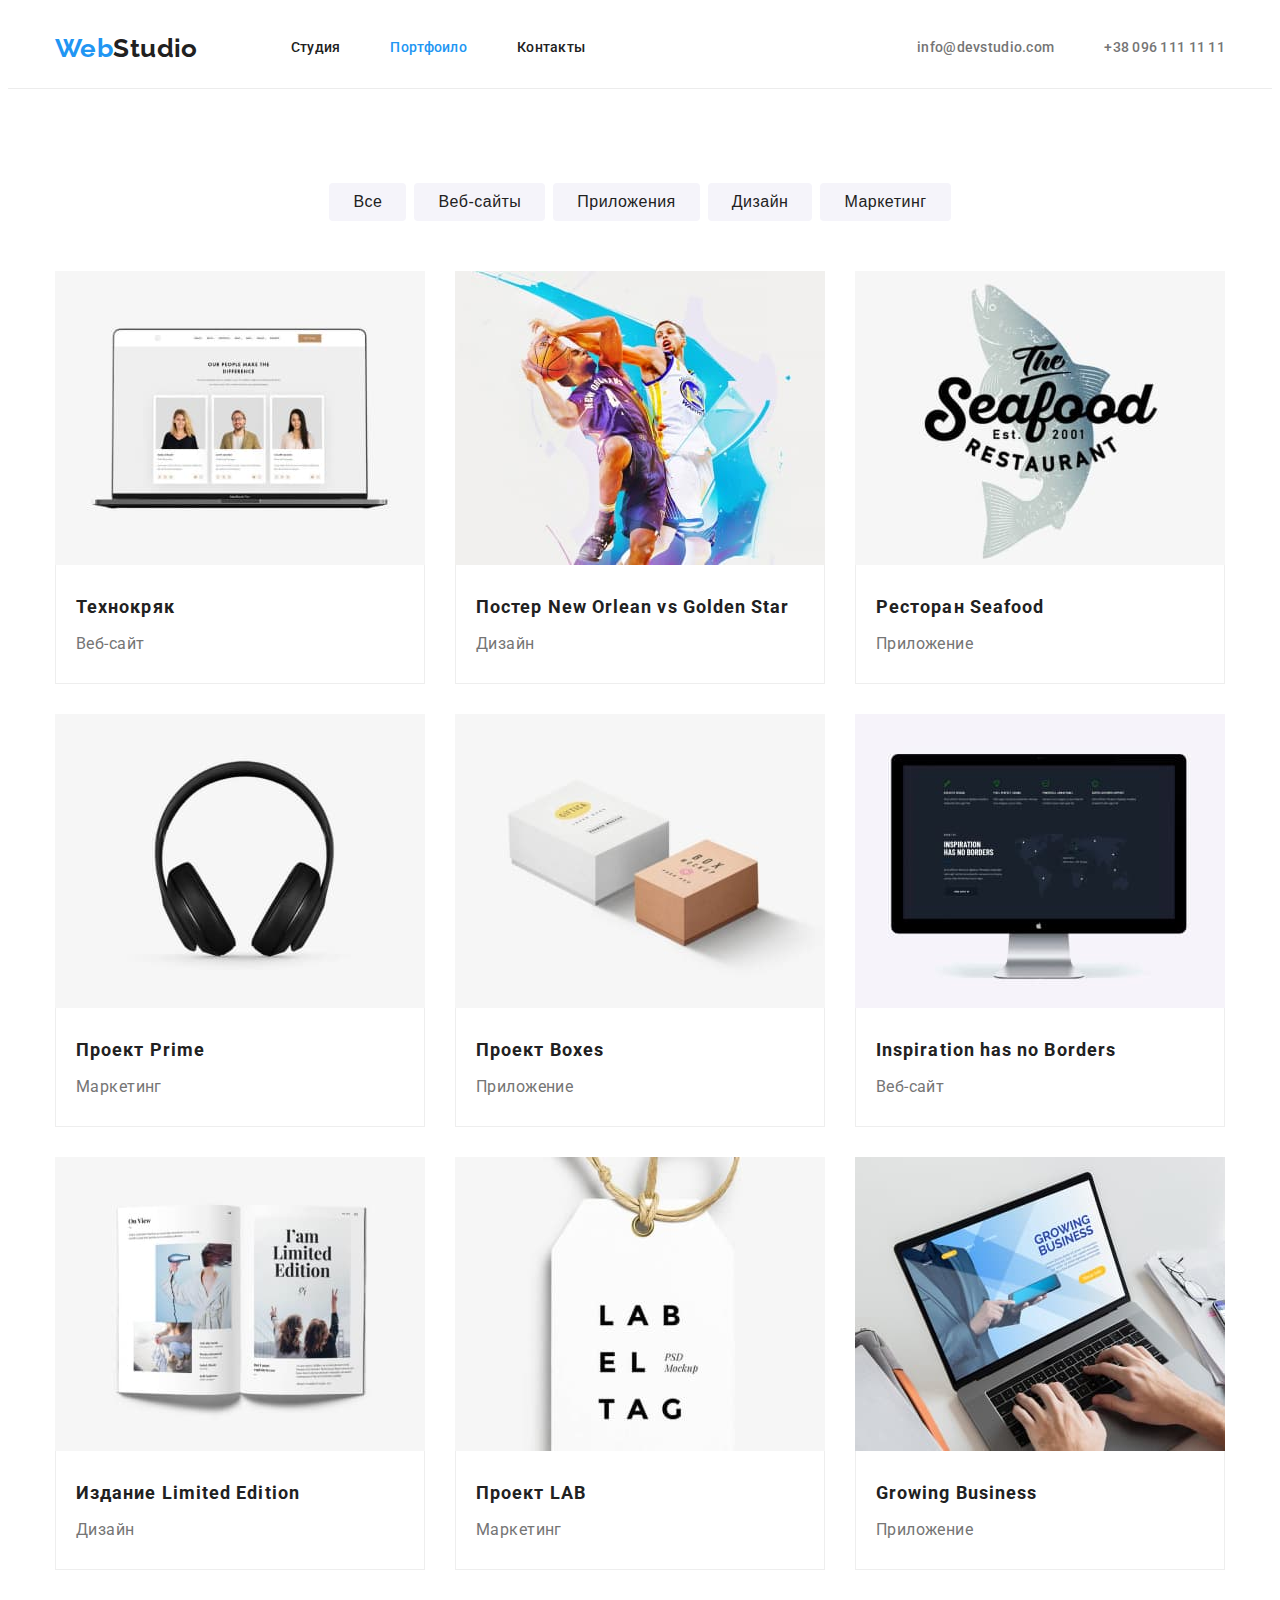
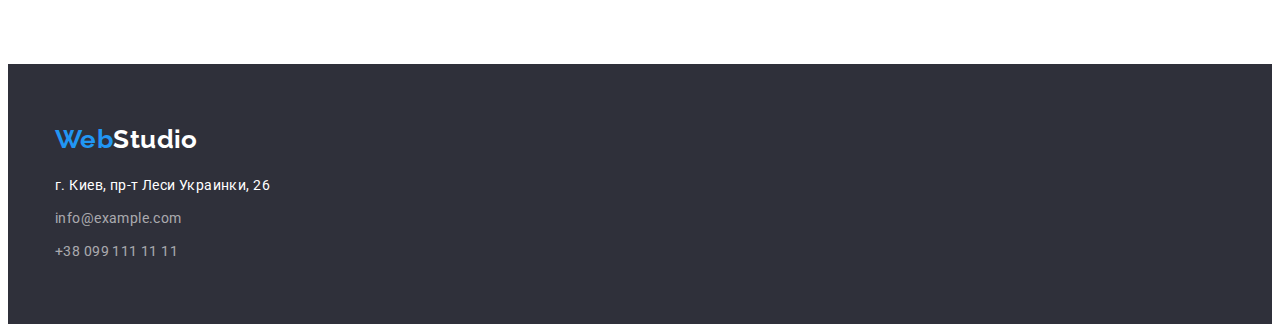
==== commit 18556f78: "Revisions" ====
--- a/portfolio.html
+++ b/portfolio.html
@@ -52,7 +52,7 @@
     </header>
 
     <main>
-      <section class="projects">
+      <section class="projects section">
         <div class="conteiner">
           <h1 class="visually-hidden">Реализованные проекты</h1>
           <ul class="button-list list">
@@ -186,35 +186,24 @@
         </div>
       </section>
     </main>
-    <footer>
-      <div class="conteiner">
-        <div class="logo-link">
-          <a class="logo-link" href="./index.html">
-            <span class="logo-web">Web</span
-            ><span class="logo-studio">Studio</span>
-          </a>
-        </div>
+    <footer class="footer-page">
+      <div class="conteiner contacts">
+        <a class="logo-link" href="./index.html">
+          <span class="logo-web">Web</span><span class="logo-studio">Studio</span>
+        </a>
         <address class="address">
           <ul class="list">
             <li class="list-address">
-              <a
-                class="link footer-map"
-                href="https://goo.gl/maps/LU7Z2a2tSQY444G19"
-                target="_blank"
-                rel="noopener norefferre"
-              >
+              <a class="link footer-map" href="https://goo.gl/maps/LU7Z2a2tSQY444G19" target="_blank"
+                rel="noopener norefferre">
                 г. Киев, пр-т Леси Украинки, 26
               </a>
             </li>
             <li class="list-address">
-              <a class="link footer-contact" href="mailto:info@example.com"
-                >info@example.com</a
-              >
+              <a class="link footer-contact" href="mailto:info@example.com">info@example.com</a>
             </li>
             <li class="list-address">
-              <a class="link footer-contact" href="tel:+380991111111"
-                >+38 099 111 11 11</a
-              >
+              <a class="link footer-contact" href="tel:+380991111111">+38 099 111 11 11</a>
             </li>
           </ul>
         </address>
--- a/css/styles.css
+++ b/css/styles.css
@@ -132,17 +132,22 @@
   display: block;
 }
 
+.section {
+  padding-top: 94px;
+  padding-bottom: 94px;
+}
+
 /*Header*/
 .header-page {
-  border: 1px solid #ececec;
-}
-
-header .logo-web {
+  border-bottom: 1px solid #ececec;
+}
+
+.main-nav .logo-link {
+  margin-right: 93px;
+}
+
+.main-nav .logo-web {
   color: var(--accent-color);
-}
-
-.logo-link {
-  margin-right: 93px;
 }
 
 .current {
@@ -187,9 +192,12 @@
 .hero {
   background-color: var(--footer-bcg);
   text-align: center;
-}
-
-.hero .title {
+  padding-top: 200px;
+  padding-bottom: 200px;
+}
+
+.hero-title {
+  margin-bottom: 40px;
   color: var(--dark-bcg-text);
 
   font-weight: 900;
@@ -199,12 +207,9 @@
   text-transform: uppercase;
 }
 
-.hero-title {
-  margin-bottom: 40px;
-}
-
 .hero-button {
-  padding-top: 10px 32px;
+  padding: 10px 32px;
+
   border-radius: 4px;
   box-shadow: 0px 4px 4px rgba(0, 0, 0, 0.15);
   border: none;
@@ -221,11 +226,6 @@
 
 /*section features*/
 
-.features {
-  padding-top: 94px;
-  padding-bottom: 94px;
-}
-
 .features-item {
   flex-basis: calc((100% - 30px * 4) / 4);
   margin-right: 30px;
@@ -234,7 +234,7 @@
 
 .features-title {
   margin-bottom: 10px;
-
+  font-size: var(--font-size-text);
   line-height: 1.14;
   text-transform: uppercase;
 }
@@ -257,13 +257,12 @@
 }
 
 .team {
-  padding-top: 94px;
-  padding-bottom: 94px;
   background-color: var(--secondary-bcg-color);
 }
 
 .team-item {
   flex-basis: calc((100% - 30px * 4) / 4);
+  padding-bottom: 30px;
   margin-right: 30px;
   margin-bottom: 30px;
 
@@ -277,6 +276,11 @@
   margin-bottom: 30px;
 }
 
+.team-card {
+  padding-left: 15px;
+  padding-right: 15px;
+}
+
 .team-name,
 .team-position {
   text-align: center;
@@ -287,31 +291,29 @@
 
 .team-name {
   margin-bottom: 10px;
-
   font-weight: 500;
 }
 
 .team-position {
-  margin-bottom: 30px;
   color: var(--primary-text-color);
 }
 
 /*footer*/
 
-footer {
+.footer-page {
   padding-top: 60px;
   padding-bottom: 60px;
   background-color: var(--footer-bcg);
 }
 
-footer .logo-link {
+.contacts .logo-link {
   margin-bottom: 20px;
 }
 
-footer .logo-web {
+.contacts .logo-web {
   color: var(--accent-color);
 }
-footer .logo-studio {
+.contacts .logo-studio {
   color: var(--dark-bcg-text);
 }
 
@@ -343,35 +345,39 @@
 
 /*main*/
 
-.projects {
-  padding-top: 94px;
-  padding-bottom: 94px;
-}
+/*buttons*/
 
 .button-list {
   display: flex;
   flex-wrap: wrap;
   justify-content: center;
-}
-
-.button-item {
+  margin-bottom: 50px;
+}
+
+.button-item:not(:last-child) {
   margin-right: 8px;
-  margin-bottom: 50px;
-}
+}
+
+/*projects*/
 
 .project-item {
   flex-basis: calc((100% - 30px * 3) / 3);
   margin-right: 30px;
   margin-bottom: 30px;
-  border: 1px solid #eeeeee;
-}
-
+}
+
+.project-card {
+  padding: 24px 20px;
+  border-left: 1px solid #eeeeee;
+  border-bottom: 1px solid #eeeeee;
+  border-right: 1px solid #eeeeee;
+}
 .project-title {
+  margin-bottom: 4px;
+
   font-size: 18px;
   line-height: 2;
   letter-spacing: 0.06em;
-
-  margin-bottom: 4px;
 }
 
 .project-description {
@@ -380,7 +386,3 @@
   font-size: 16px;
   line-height: 1.87;
 }
-
-.project-card {
-  padding: 24px 20px;
-}
